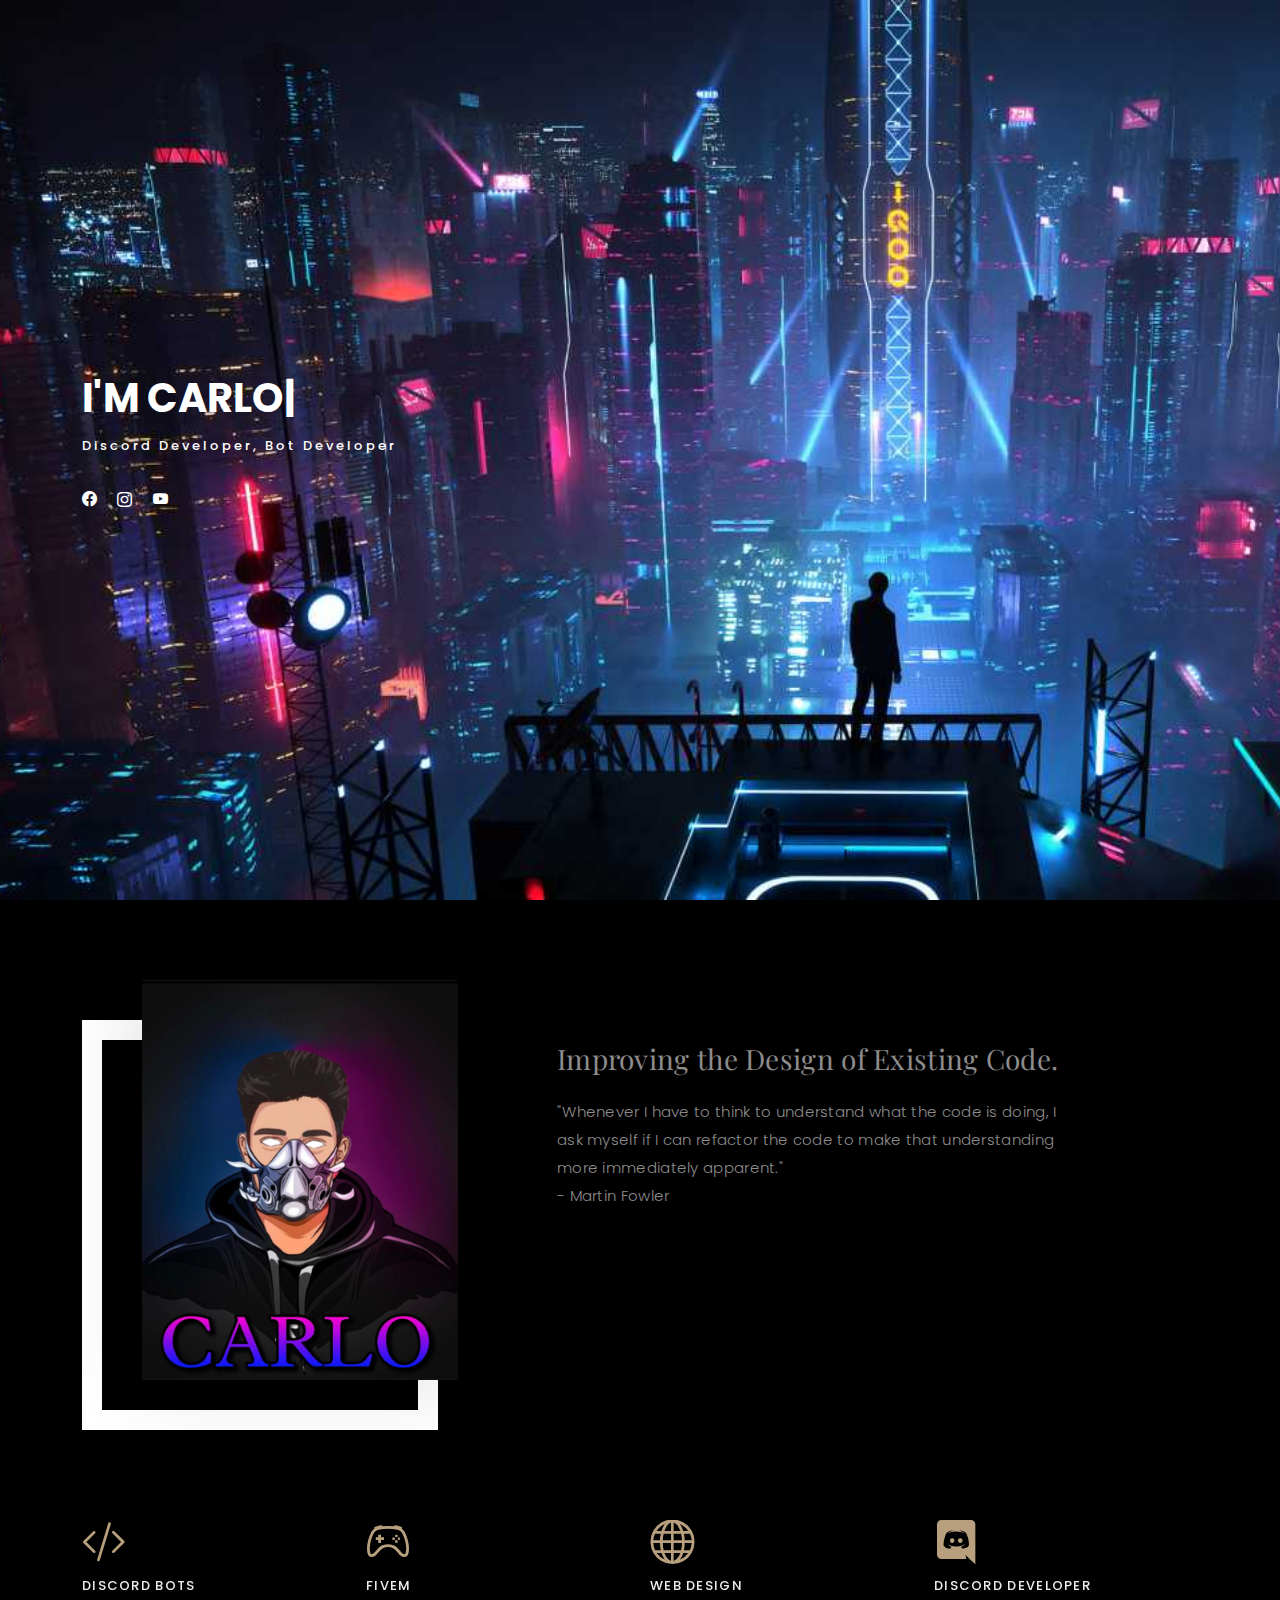
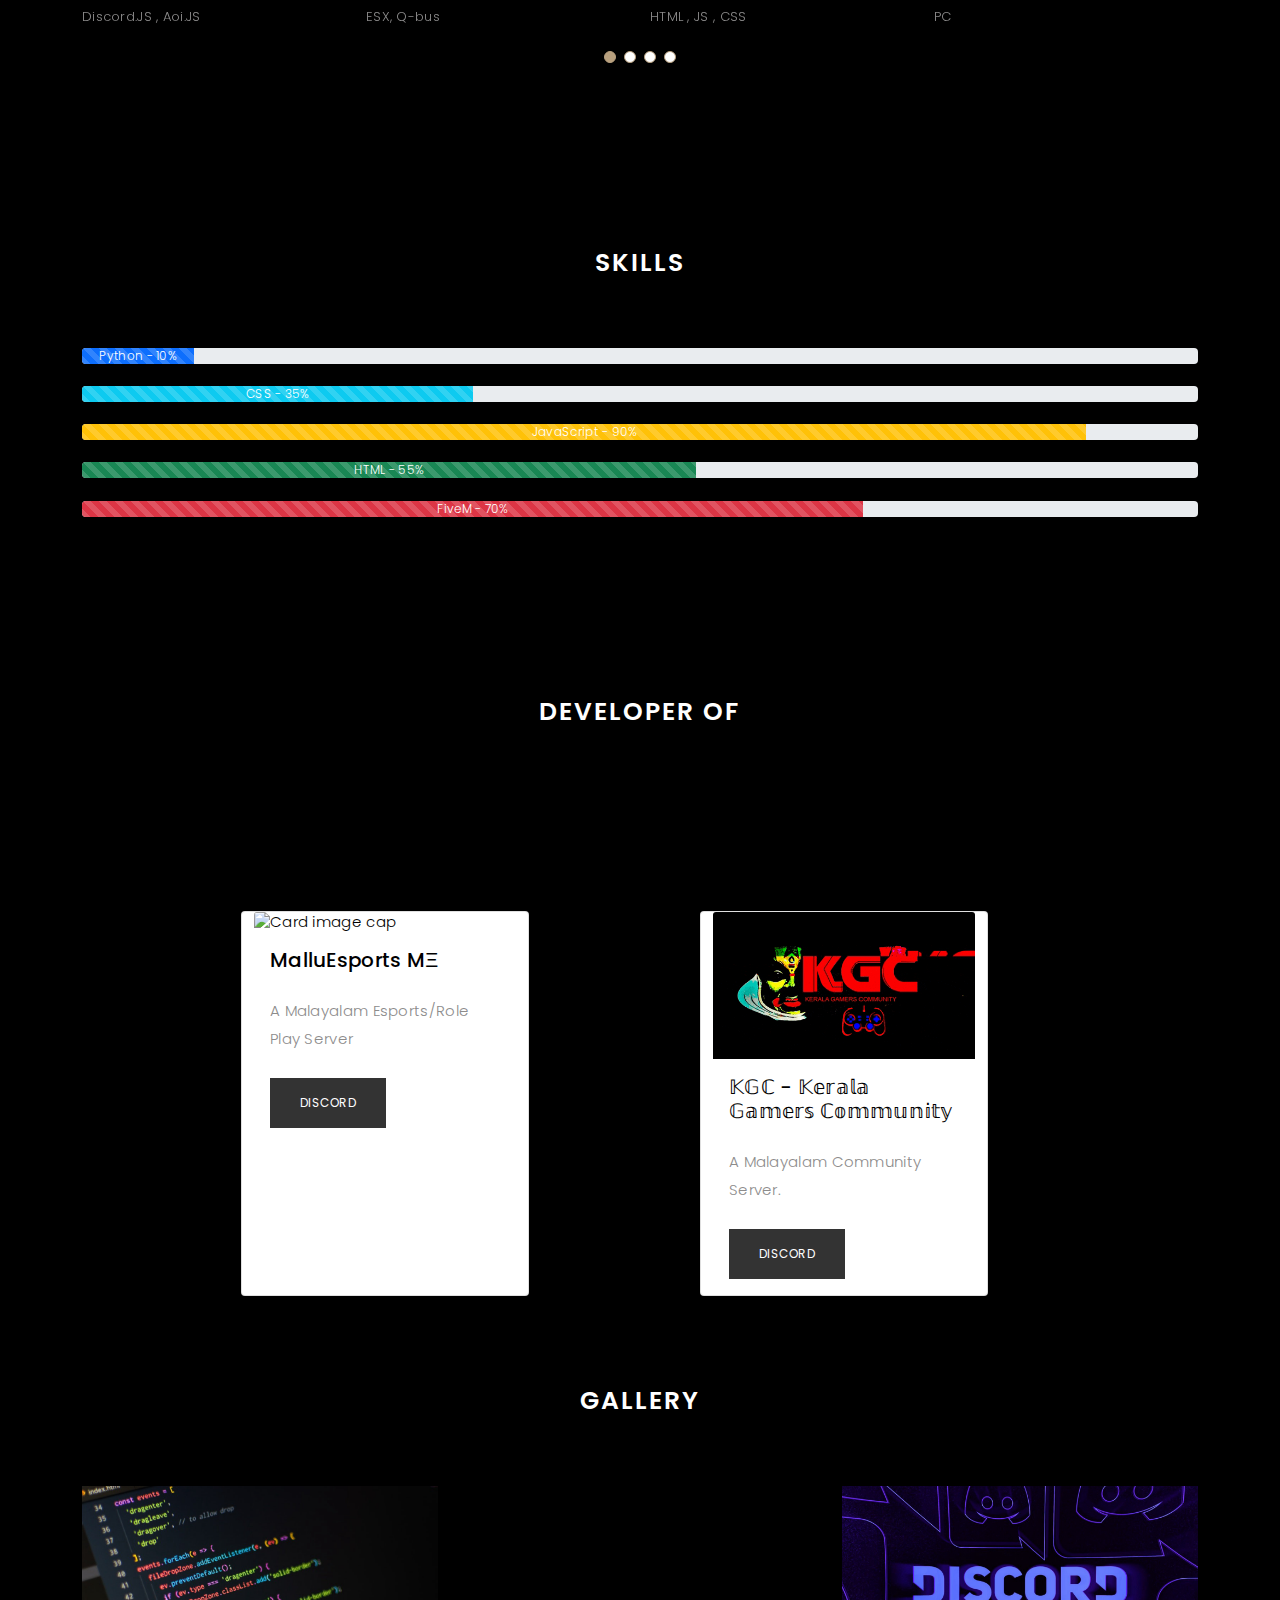
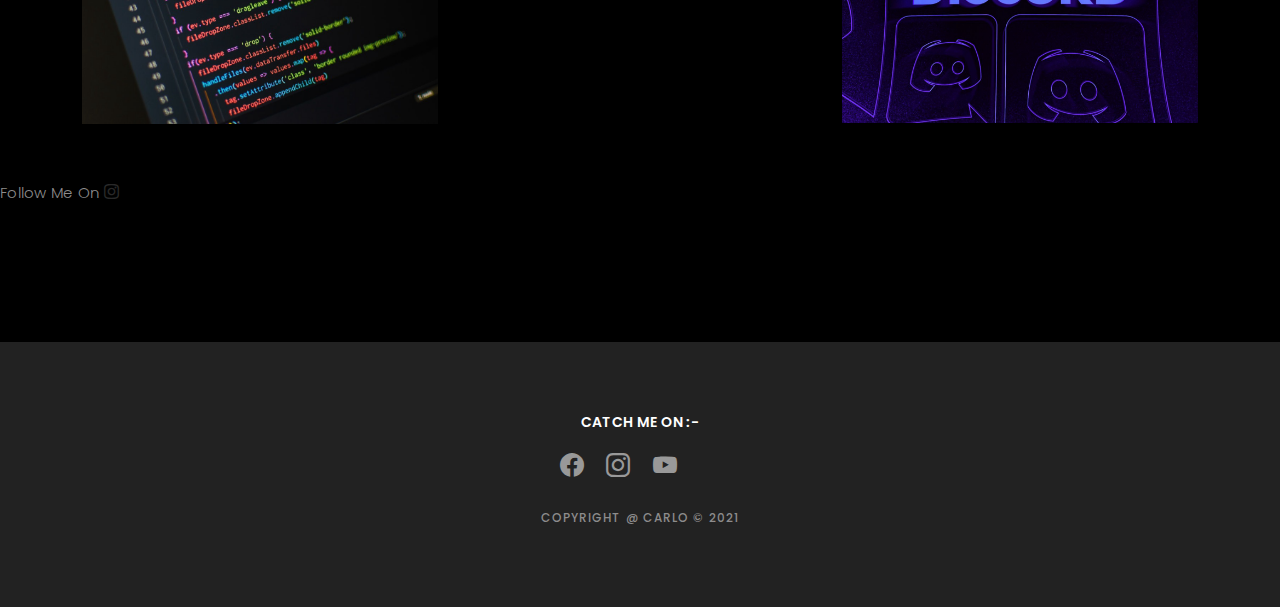
==== index.html @ a69b7aac "carlo official" ====
<!DOCTYPE html>
<html lang="en">

<head>
  <meta charset="utf-8">
  <meta content="width=device-width, initial-scale=1.0" name="viewport">

  <title>Carlo Official</title>
  <meta content="" name="description">
  <meta content="" name="keywords">

  
  <link href='https://cdn.discordapp.com/avatars/712629581919813663/a880fb14c7c05c3a400290b4cda96480.webp?size=4096' rel="icon">
  
   <script language = "JavaScript">
    function preloader()
    {
    heavyImage1 = new Image();
    heavyImage1.src = "./assets/img/CRLN.gif";
    
    
    heavyImage2 = new Image();
    heavyImage2.src = "./assets/img/RMRP.gif";
      
    heavyImage3 = new Image();
    heavyImage3.src = "./assets/img/Product-1.jpg";
      
    heavyImage4 = new Image();
    heavyImage4.src = "./assets/img/Other-1.jpg";
      
    heavyImage5 = new Image();
    heavyImage5.src = "./assets/img/Product-3.jpg";
      
    heavyImage6 = new Image();
    heavyImage6.src = "./assets/img/Toys-1.jpg";  
      
    heavyImage7 = new Image();
    heavyImage7.src = "./assets/img/Product-2.jpg";  
      
    heavyImage8 = new Image();
    heavyImage8.src = "./assets/img/Other-3.jpg";    
      
    heavyImage9 = new Image();
    heavyImage9.src = "./assets/img/Other-4.jpg";  
    
    heavyImage10 = new Image();
    heavyImage10.src = "./assets/img/Toys-2.jpg";  
      
    heavyImage11 = new Image();
    heavyImage11.src = ".assets/img/Other-5.jpg";  
      
    heavyImage12 = new Image();
    heavyImage12.src = ".assets/img/home-bg2.jpg";    
        
    }
    </script>
  
  <script src="https://kit.fontawesome.com/52d15a7533.js" crossorigin="anonymous"></script>
  

  
  <link href="https://fonts.googleapis.com/css?family=Poppins:300,300i,400,400i,500,500i,600,600i,700,700i|Playfair+Display:400,400i,500,500i,600,600i,700,700i,900,900i" rel="stylesheet">

 
  <link href="assets/vendor/bootstrap/css/bootstrap.min.css" rel="stylesheet">
  <link href="assets/vendor/bootstrap-icons/bootstrap-icons.css" rel="stylesheet">
  <link href="assets/vendor/boxicons/css/boxicons.min.css" rel="stylesheet">
  <link href="assets/vendor/glightbox/css/glightbox.min.css" rel="stylesheet">
  <link href="assets/vendor/swiper/swiper-bundle.min.css" rel="stylesheet">

  
  <link href="assets/css/style.css" rel="stylesheet">


</head>

<body onLoad="javascript:preloader()">

 
  <header id="header" class="fixed-top ">
    <div class="container d-flex align-items-center justify-content-between">

    
     

      <h1 class="logo"><a href="index.html">CARLO</a></h1>

      <nav id="navbar" class="navbar">
        <ul>
          <li><a class="nav-link scrollto active" href="#hero">Home</a></li>
          <li><a class="nav-link scrollto" href="#about">About</a></li> 
          <li><a class="nav-link  scrollto" href="#services">Services</a></li>
          <li><a class="nav-link  scrollto" href="#skills">Skills</a></li>
          <li><a class="nav-link  scrollto" href="#journal">Developer Of</a></li>
        </ul>
        <i class="bi bi-list mobile-nav-toggle"></i>
      </nav>

    </div>
  </header>

  
  <div id="hero" class="home">

    <div class="container">
      <div class="hero-content">
        <h1>I'm <span class="typed" data-typed-items="CARLO, Discord Developer, Bot Developer, A Teenager"></span></h1>
        <p>Discord Developer, Bot Developer</p>

        <ul class="list-unstyled list-social">
          <li><a href="https://www.facebook.com/abhijith.biju.165685/"><i class="bi bi-facebook"></i></a></li>
          <li><a href="https://www.instagram.com/i.g_carlo/"><i class="bi bi-instagram"></i></a></li>
          <li><a href="https://www.youtube.com/channel/UCBmYLg_zBMEBuOBwPHqdKWA"><i class="bi bi-youtube"></i></a></li>
          <li><a href="#journal"><i class="fab fa-discord"></i></a></li>
          <li><a href="https://open.spotify.com/user/2sfarg82uy2qqpe39u3ctwc3a"><i class="fab fa-spotify"></i></a></li>
        </ul>
      </div>
    </div>
  </div>

  <main id="main">

   
    <div id="about" class="paddsection">
      <div class="container">
        <div class="row justify-content-between">

          <div class="col-lg-4 ">
            <div class="div-img-bg">
              <div class="about-img">
                <img src="assets/img/CARLO.jpeg" class="img-responsive" alt="me">
              </div>
            </div>
          </div>

          <div class="col-lg-7">
            <div class="about-descr">

              <p class="p-heading">Improving the Design of Existing Code.</p>
              <p class="separator">"Whenever I have to think to understand what the code is doing, I ask myself if I can refactor the code to make that understanding more immediately apparent."<br>- Martin Fowler</p>

            </div>

          </div>
        </div>
      </div>
    </div>

 
    <div id="services">
      <div class="container">

        <div class="services-slider swiper-container" data-aos="fade-up" data-aos-delay="100">
          <div class="swiper-wrapper">

            <div class="swiper-slide">
              <div class="services-block">
                <i class="bi bi-code-slash"></i>
                <span>Discord BOTS</span>
                <p class="separator">Discord.JS , Aoi.JS </p>
              </div>
            </div>

            <div class="swiper-slide">
              <div class="services-block">
                <i class="bi bi-controller"></i>
                <span>FiveM</span>
                <p class="separator">ESX, Q-bus</p>
              </div>
            </div>

            <div class="swiper-slide">
              <div class="services-block">
                <i class="bi bi-globe"></i>
                <span>WEB DESIGN</span>
                <p class="separator">HTML , JS , CSS </p>
              </div>
            </div>

            <div class="swiper-slide">
              <div class="services-block">
                <i class="bi bi-discord"></i>
                <span>Discord Developer</span>
                <p class="separator">PC</p>
              </div>
            </div>

          </div>
          <div class="swiper-pagination"></div>
        </div>

      </div>

    </div>

     <div id="skills" class="text-left paddsection">

      <div class="container">
        <div class="section-title text-center">
          <h2>SKILLS</h2>
        </div>
      </div>

      <div class="container">
        
          <div class="row">
            <div class="skill"  >
            <div class="progress" style="margin-top: 0%;" >
                <div class="progress-bar progress-bar-striped progress-bar-animated" role="progressbar" style="width: 10%;" aria-valuenow="10" aria-valuemin="0" aria-valuemax="100">Python - 10%
                </div>
              </div>
              
              <div class="progress" style="margin-top: 2%;">
                <div class="progress-bar bg-info progress-bar-striped progress-bar-animated" role="progressbar" style="width: 35%" aria-valuenow="35" aria-valuemin="0" aria-valuemax="100">CSS - 35%</div>
              </div>
              
              <div class="progress" style="margin-top: 2%;">
                <div class="progress-bar bg-warning progress-bar-striped progress-bar-animated" role="progressbar" style="width: 90%" aria-valuenow="90" aria-valuemin="0" aria-valuemax="100">JavaScript - 90%</div>
              </div>
              
              <div class="progress" style="margin-top: 2%;">
                <div class="progress-bar bg-success progress-bar-striped progress-bar-animated " role="progressbar" style="width: 55%" aria-valuenow="55" aria-valuemin="0" aria-valuemax="100">HTML - 55%</div>
              </div>

              <div class="progress" style="margin-top: 2%;">
                <div class="progress-bar bg-danger progress-bar-striped progress-bar-animated " role="progressbar" style="width: 70%" aria-valuenow="70" aria-valuemin="0" aria-valuemax="100">FiveM - 70%</div>
              </div>
            </div>
              
        </div>
          
        </div>
      </div>

    </div>


    <div id="journal" class="text-left paddsection">

        <div class="container">
          <div class="section-title text-center">
            <h2>Developer Of</h2>
          </div>
        </div>
  
        <div class="container">
          <div class="journal-block">
            <div class="row">
              <div class="card" style="width: 18rem;margin-left: 15%;margin-top: 10%">
                <img class="card-img-top" src="./assets/img/MERP.gif" alt="Card image cap">
                <div class="card-body">
                  <h5 class="card-title">MalluEsports MΞ</h5>
                  <p class="card-text">A Malayalam Esports/Role Play Server</p>
                  <a href="https://discord.gg/yCg8m9Rxmw" class="btn btn-primary"><i class="fab fa-discord"></i> Discord</a>
                </div>
              </div>

              <div class="card" style="width: 18rem; left: 15%; margin-top: 10%;">
                <img class="card-img-top" src="./assets/img/KGC.gif" alt="Card image cap">
                <div class="card-body">
                  <h5 class="card-title">𝕂𝔾ℂ - 𝕂𝕖𝕣𝕒𝕝𝕒 𝔾𝕒𝕞𝕖𝕣𝕤 ℂ𝕠𝕞𝕞𝕦𝕟𝕚𝕥𝕪</h5>
                  <p class="card-text">A Malayalam Community Server.</p>
                  <a href="https://discord.gg/YytYSZp" class="btn btn-primary"><i class="fab fa-discord"></i> Discord</a>
                </div>
              </div>

              
        
  
            </div>
          </div>
        </div>




   
    
    <div id="portfolio" class="paddsection">

      <div class="container">
        <div class="section-title text-center">
          <h2>GALLERY</h2>
        </div>
      </div>

      <div class="container">

        <div class="row portfolio-container">

          <div class="col-lg-4 col-md-6 portfolio-item filter-products">
            <a href="assets/img/Java-script.png" data-gallery="portfolioGallery" class="portfolio-lightbox preview-link"><img src="assets/img/Java-script.png" class="img-fluid" alt=""></a>
            <div class="portfolio-info">
              <h4>Java script</h4>
              <p>JS</p>
            </div>
          </div>

          <div class="col-lg-4 col-md-6 portfolio-item filter-others">
            <a href="assets/img/Fivem.png" data-gallery="portfolioGallery" class="portfolio-lightbox preview-link"><img src="assets/img/Fivem.png" class="img-fluid" alt=""></a>
            <div class="portfolio-info">
              <h4>FiveM</h4>
              <p>Server Development</p>
            </div>
          </div>

          <div class="col-lg-4 col-md-6 portfolio-item filter-products">
            <a href="assets/img/Discord.png" data-gallery="portfolioGallery" class="portfolio-lightbox preview-link"><img src="assets/img/Discord.png" class="img-fluid" alt=""></a>
            <div class="portfolio-info">
              <h4>Discord</h4>
              <p>Talk And Hang Out</p>
            </div>
          </div>
          </div>
       
        </div>
        <p> Follow Me On <a href="https://www.instagram.com/i.g_carlo/"><i class="bi bi-instagram"></i></a> </p> 
      </div>

    </div>

   
    

  </main>

 
  <div id="footer" class="text-center">
    <div class="container">
      <h4 style="padding: 2%;">CATCH ME ON :-</h4>
      <div class="socials-media text-center">
        
        <ul class="list-unstyled list-social">
          <li><a href="https://www.facebook.com/abhijith.biju.165685/"><i class="bi bi-facebook"></i></a></li>
          <li><a href="https://www.instagram.com/i.g_carlo/"><i class="bi bi-instagram"></i></a></li>
          <li><a href="https://www.youtube.com/channel/UCBmYLg_zBMEBuOBwPHqdKWA"><i class="bi bi-youtube"></i></a></li>
          <li><a href="#journal"><i class="fab fa-discord"></i></a></li>
          <li><a href="https://open.spotify.com/user/2sfarg82uy2qqpe39u3ctwc3a"><i class="fab fa-spotify"></i></a></li>
        </ul>

      </div>

      <p>COPYRIGHT @ CARLO &copy; 2021</p>

      

    </div>
  </div>

  <a href="#" class="back-to-top d-flex align-items-center justify-content-center"><i class="bi bi-arrow-up-short"></i></a>

  <!-- Vendor JS Files -->
  <script src="assets/vendor/bootstrap/js/bootstrap.bundle.min.js"></script>
  <script src="assets/vendor/glightbox/js/glightbox.min.js"></script>
  <script src="assets/vendor/isotope-layout/isotope.pkgd.min.js"></script>
  <script src="assets/vendor/php-email-form/validate.js"></script>
  <script src="assets/vendor/swiper/swiper-bundle.min.js"></script>
  <script src="assets/vendor/typed.js/typed.min.js"></script>

  <!-- Template Main JS File -->
  <script src="assets/js/main.js"></script>

</body>

</html>
---- assets/css/style.css ----
/**
* Template Name: Folio - v4.3.0
* Template URL: https://bootstrapmade.com/folio-bootstrap-portfolio-template/
* Author: BootstrapMade.com
* License: https://bootstrapmade.com/license/
*/

/*--------------------------------------------------------------
# General
--------------------------------------------------------------*/
body {
  background: #000000;
  color: #000000;
  font-family: 'Poppins', helvetica;
  font-size: 15px;
  font-weight: 300;
  line-height: 20px;
  letter-spacing: 0.02em;
  overflow-x: hidden;
  margin: 0 auto;
  padding: 0;
  box-sizing: border-box;
}



h1, h2, h3, h4, h5, h6 {
  margin: 0;
}

h2 {
  color: #ffffff;
  font-weight: 600;
}

h4 {
  color: #ffffff;
  font-size: 14px;
  font-weight: 600;
}

a {
  color: #292929;
  text-decoration: none !important;
  transition: all 0.5s ease-in-out 0s;
}

.skill {
    background: #000;
    
}

a:hover {
  transition: all 0.5s ease-in-out 0s;
}

p {
  margin: 25px 0;
  padding: 0;
  font-size: 15px;
  color: #8d8c8c;
  line-height: 28px;
}

::-moz-selection {
  background: #b8a07e;
  color: #fff;
}

::selection {
  background: #b8a07e;
  color: #fff;
}

.btn {
  background: #333;
  border: medium none;
  border-radius: 0;
  color: #fff;
  font-size: 12px;
  height: 50px;
  line-height: 50px;
  padding: 0 30px;
  text-transform: uppercase;
}

.btn:hover, .btn:focus {
  color: #fff;
}

.padDiv {
  padding: 30px 20px;
}

.section-title {
  margin-bottom: 70px;
}

.section-title h2 {
  font-size: 25px;
  letter-spacing: 2px;
  text-transform: uppercase;
}

.form-control {
  background-color: transparent;
  border: 1px solid #999;
  border-radius: 0;
  color: #999999;
  font-size: 12px;
  font-weight: 500;
  height: 50px;
  letter-spacing: 0.1em;
  padding-left: 10px;
  margin: 0 0 25px 0;
  line-height: 14px;
  text-transform: uppercase;
}

.form-control:focus {
  box-shadow: none;
  outline: 0 none;
}

.paddsection {
  padding-top: 90px;
  padding-bottom: 90px;
}

.paddsections {
  padding-top: 90px;
  padding-bottom: 90px !important;
}

.hvr-shutter-in-horizontal::before {
  background: #333;
}

.hvr-shutter-in-horizontal:hover {
  background: #b8a07e;
}

.mb-30 {
  margin-bottom: 30px;
}

.main-content {
  padding-top: 140px;
}

/*--------------------------------------------------------------
# Back to top button
--------------------------------------------------------------*/
.back-to-top {
  position: fixed;
  visibility: hidden;
  opacity: 0;
  right: 15px;
  bottom: 15px;
  z-index: 996;
  background: #b8a07e;
  width: 40px;
  height: 40px;
  border-radius: 4px;
  transition: all 0.4s;
}

.back-to-top i {
  font-size: 28px;
  color: rgb(0, 0, 0);
  line-height: 0;
}

.back-to-top:hover {
  background: #c6b398;
  color: rgb(0, 0, 0);
}

.back-to-top.active {
  visibility: visible;
  opacity: 1;
}

/*--------------------------------------------------------------
# Header
--------------------------------------------------------------*/
#header {
  transition: all 0.5s;
  z-index: 997;
  padding: 15px 0;
  background-color: rgb(0, 0, 0);
  top: -100%;
  box-shadow: white;
}

#header.header-scrolled, #header.header-inner-pages {
  top: 0;
}

#header .logo {
  font-size: 30px;
  margin: 0;
  padding: 0;
  
  letter-spacing: 1px;
  
  font-weight: 500;
  line-height: 1.2;
  
}

#header .logo a {
  color: #ffffff;
}

#header .logo img {
  max-height: 40px;
}

@media (max-width: 992px) {
  #header {
    border: 0;
  }
}

/*--------------------------------------------------------------
# Navigation Menu
--------------------------------------------------------------*/
/**
* Desktop Navigation 
*/
.navbar {
  padding: 0;
}

.navbar ul {
  margin: 0;
  padding: 0;
  display: flex;
  list-style: none;
  align-items: center;
}

.navbar li {
  position: relative;
}

.navbar a, .navbar a:focus {
  display: flex;
  align-items: center;
  justify-content: space-between;
  padding: 10px 0 10px 30px;
  font-family: "Poppins", sans-serif;
  font-size: 14px;
  font-weight: 500;
  color: #ffffff;
  white-space: nowrap;
  transition: 0.3s;
}

.navbar a i, .navbar a:focus i {
  font-size: 12px;
  line-height: 0;
  margin-left: 5px;
}

.navbar a:hover{
  color: #b8a07e;
}

.navbar li:hover , .navbar .active:focus , .navbar .active   {
  color: white;
}

.navbar .dropdown ul {
  display: block;
  position: absolute;
  left: 30px;
  top: calc(100% + 30px);
  margin: 0;
  padding: 10px 0;
  z-index: 99;
  opacity: 0;
  visibility: hidden;
  background: rgb(0, 0, 0);
  box-shadow: 0px 0px 30px rgba(127, 137, 161, 0.25);
  transition: 0.3s;
}

.navbar .dropdown ul li {
  min-width: 200px;
}

.navbar .dropdown ul a {
  padding: 10px 20px;
  font-weight: 400;
}

.navbar .dropdown ul a i {
  font-size: 12px;
}

.navbar .dropdown ul a:hover, .navbar .dropdown ul .active:hover, .navbar .dropdown ul li:hover > a {
  color: #fcfcfc;
}

.navbar .dropdown:hover > ul {
  opacity: 1;
  top: 100%;
  visibility: visible;
}

.navbar .dropdown .dropdown ul {
  top: 0;
  left: calc(100% - 30px);
  visibility: hidden;
}

.navbar .dropdown .dropdown:hover > ul {
  opacity: 1;
  top: 0;
  left: 100%;
  visibility: visible;
}

@media (max-width: 1366px) {
  .navbar .dropdown .dropdown ul {
    left: -90%;
  }
  .navbar .dropdown .dropdown:hover > ul {
    left: -100%;
  }
}

/**
* Mobile Navigation 
*/
.mobile-nav-toggle {
  color: #ffffff;
  font-size: 28px;
  cursor: pointer;
  display: none;
  line-height: 0;
  transition: 0.5s;
}

.mobile-nav-toggle.bi-x {
  color: #fff;
}

@media (max-width: 991px) {
  .mobile-nav-toggle {
    display: block;
  }
  .navbar ul {
    display: none;
  }
}

.navbar-mobile {
  position: fixed;
  overflow: hidden;
  top: 0;
  right: 0;
  left: 0;
  bottom: 0;
  background: rgba(49, 49, 49, 0.9);
  transition: 0.3s;
}

.navbar-mobile .mobile-nav-toggle {
  position: absolute;
  top: 15px;
  right: 15px;
}

.navbar-mobile ul {
  display: block;
  position: absolute;
  top: 55px;
  right: 15px;
  bottom: 15px;
  left: 15px;
  padding: 10px 0;
  border-radius: 10px;
  background-color: rgb(0, 0, 0);
  overflow-y: auto;
  transition: 0.3s;
}

.navbar-mobile a {
  padding: 10px 20px;
  font-size: 15px;
  color: #4b4a4a;
}

.navbar-mobile a:hover, .navbar-mobile .active, .navbar-mobile li:hover > a {
  color: #fafafa;
}

.navbar-mobile .getstarted {
  margin: 15px;
}

.navbar-mobile .dropdown ul {
  position: static;
  display: none;
  margin: 10px 20px;
  padding: 10px 0;
  z-index: 99;
  opacity: 1;
  visibility: visible;
  background: #fff;
  box-shadow: 0px 0px 30px rgba(127, 137, 161, 0.25);
}

.navbar-mobile .dropdown ul li {
  min-width: 200px;
}

.navbar-mobile .dropdown ul a {
  padding: 10px 20px;
}

.navbar-mobile .dropdown ul a i {
  font-size: 12px;
}

.navbar-mobile .dropdown ul a:hover, .navbar-mobile .dropdown ul .active:hover, .navbar-mobile .dropdown ul li:hover > a {
  color: #fdfdfd;
}

.navbar-mobile .dropdown > .dropdown-active {
  display: block;
}

/*--------------------------------------------------------------
# Hero
--------------------------------------------------------------*/
#hero {
  background: url("../img/home-bg2.jpg") repeat scroll center center/cover;
  height: 100vh;
  width: 100%;
}

#hero .hero-content {
  height: 100vh;
  text-align: left;
  width: 100%;
  display: flex;
  justify-content: center;
  flex-direction: column;
}

.hero-content h1 {
  font-size: 40px;
  font-weight: 700;
  margin-bottom: 10px;
  text-transform: uppercase;
  color: #fff;
}

.hero-content p {
  font-size: 13px;
  letter-spacing: 3px;
  margin-top: 0;
  margin-bottom: 30px;
  text-transform: capitalize;
  color: #fff;
  font-weight: 500;
}

.hero-content .list-social li {
  float: left;
  margin-right: 20px;
}

.hero-content .list-social li i {
  color: #fff;
  font-size: 15px;
}

/*--------------------------------------------------------------
# Breadcrumbs
--------------------------------------------------------------*/
.breadcrumbs {
  padding: 120px 0 0 0;
  background-color: white;
  min-height: 40px;
}

@media (max-width: 992px) {
  .breadcrumbs {
    padding-top: 100px;
  }
}

.breadcrumbs h2 {
  font-size: 24px;
  font-weight: 300;
  margin: 0;
}

@media (max-width: 992px) {
  .breadcrumbs h2 {
    margin: 0 0 10px 0;
  }
}

.breadcrumbs ol {
  display: flex;
  flex-wrap: wrap;
  list-style: none;
  padding: 0;
  margin: 0;
  font-size: 14px;
}

.breadcrumbs ol li + li {
  padding-left: 10px;
}

.breadcrumbs ol li + li::before {
  display: inline-block;
  padding-right: 10px;
  color: #6c757d;
  content: "/";
}

@media (max-width: 768px) {
  .breadcrumbs .d-flex {
    display: block !important;
  }
  .breadcrumbs ol {
    display: block;
  }
  .breadcrumbs ol li {
    display: inline-block;
  }
}

/*-----------------------------------------------------------------------------------*/
/*  About
/*-----------------------------------------------------------------------------------*/
#about {
  width: 100%;
  height: auto;
  background: #000000;
  padding-top: 120px;
}

#about .div-img-bg {
  padding-bottom: 30px;
  border: 20px solid #ffffff;
}

#about .div-img-bg .about-img img {
  width: 100%;
  box-shadow: 0px 0px 85px 0px rgba(0, 0, 0, 0.14);
  margin-top: -60px;
  margin-left: 40px;
  height: 400px;
  -o-object-fit: cover;
  object-fit: cover;
}

#about .about-descr .p-heading {
  font-family: 'Playfair Display', serif;
  font-size: 28px;
  text-align: left;
}

#about .about-descr .separator {
  max-width: 80%;
  margin-bottom: 0;
  text-align: left;
}

/*--------------------------------------------------------------
# Services
--------------------------------------------------------------*/
#services {
  background: #000000;
  position: relative;
  padding-bottom: 80px;
}

.services-block span {
  margin: 10px 0;
  position: relative;
  font-size: 13px;
  color: #ececec;
  letter-spacing: 0.1em;
  font-weight: 500;
  text-transform: uppercase;
  display: block;
}

.services-block .separator {
  margin: 0;
  font-size: 13px;
  line-height: 22px;
}

.services-block i {
  font-size: 44px;
  color: #b8a07e;
  line-height: 44px;
}

.services-slider .swiper-pagination {
  margin-top: 30px;
  position: relative;
}

.services-slider .swiper-pagination .swiper-pagination-bullet {
  width: 12px;
  height: 12px;
  background-color: #fff;
  opacity: 1;
  border: 1px solid #b8a07e;
}

.services-slider .swiper-pagination .swiper-pagination-bullet-active {
  background-color: #b8a07e;
}

/*--------------------------------------------------------------
# Portfolio
--------------------------------------------------------------*/
#portfolio {
  position: relative;
  padding-bottom: 50px;
}

#portfolio #portfolio-flters {
  padding: 0;
  margin: 0 auto 35px auto;
  list-style: none;
  text-align: center;
  border-radius: 50px;
  padding: 2px 15px;
}

#portfolio #portfolio-flters li {
  cursor: pointer;
  display: inline-block;
  padding: 10px 15px 8px 15px;
  font-size: 14px;
  font-weight: 600;
  line-height: 1;
  text-transform: uppercase;
  color: #999999;
  margin-bottom: 5px;
  transition: all 0.3s ease-in-out;
}

#portfolio #portfolio-flters li:hover, #portfolio #portfolio-flters li.filter-active {
  color: #b8a07e;
}

#portfolio #portfolio-flters li:last-child {
  margin-right: 0;
}

#portfolio .portfolio-item {
  margin-bottom: 30px;
}

#portfolio .portfolio-item .portfolio-info {
  opacity: 0;
  position: absolute;
  left: 30px;
  right: 30px;
  bottom: 0;
  z-index: 3;
  transition: all ease-in-out 0.3s;
  background: rgba(255, 255, 255, 0.9);
  padding: 15px;
}

#portfolio .portfolio-item .portfolio-info h4 {
  font-size: 18px;
  color: #666;
  font-weight: 600;
  margin-bottom: 10px;
}

#portfolio .portfolio-item .portfolio-info p {
  color: #999;
  font-size: 14px;
  margin: 0;
  padding: 0;
}

#portfolio .portfolio-item .portfolio-info .preview-link, #portfolio .portfolio-item .portfolio-info .details-link {
  position: absolute;
  right: 40px;
  font-size: 24px;
  top: calc(50% - 18px);
  color: #b8a07e;
}

#portfolio .portfolio-item .portfolio-info .preview-link:hover, #portfolio .portfolio-item .portfolio-info .details-link:hover {
  color: #cab89f;
}

#portfolio .portfolio-item .portfolio-info .details-link {
  right: 10px;
}

#portfolio .portfolio-item:hover .portfolio-info {
  opacity: 1;
  bottom: 20px;
}

/*-------------------------------------------------------f-------
# Portfolio Details
--------------------------------------------------------------*/
.portfolio-details {
  padding-top: 40px;
}

.portfolio-details .portfolio-details-slider img {
  width: 100%;
}

.portfolio-details .portfolio-details-slider .swiper-pagination {
  margin-top: 20px;
  position: relative;
}

.portfolio-details .portfolio-details-slider .swiper-pagination .swiper-pagination-bullet {
  width: 12px;
  height: 12px;
  background-color: #fff;
  opacity: 1;
  border: 1px solid #b8a07e;
}

.portfolio-details .portfolio-details-slider .swiper-pagination .swiper-pagination-bullet-active {
  background-color: #b8a07e;
}

.portfolio-details .portfolio-info {
  padding: 30px;
  box-shadow: 0px 0 30px rgba(75, 74, 74, 0.08);
}

.portfolio-details .portfolio-info h3 {
  font-size: 22px;
  font-weight: 700;
  margin-bottom: 20px;
  padding-bottom: 20px;
  border-bottom: 1px solid #eee;
}

.portfolio-details .portfolio-info ul {
  list-style: none;
  padding: 0;
  font-size: 15px;
}

.portfolio-details .portfolio-info ul li + li {
  margin-top: 10px;
}

.portfolio-details .portfolio-description {
  padding-top: 30px;
}

.portfolio-details .portfolio-description h2 {
  font-size: 26px;
  font-weight: 700;
  margin-bottom: 20px;
}

.portfolio-details .portfolio-description p {
  padding: 0;
}

/*--------------------------------------------------------------
# Journal
--------------------------------------------------------------*/
#journal, #journal-blog {
  height: auto;
  width: 100%;
  background: #000000;
  padding-bottom: 60px;
  position: relative;
}

#journal-blog {
  background: #fff;
  padding-bottom: 30px;
}

#journal .journal-block {
  display: inline-block;
  height: auto;
  width: 100%;
}

#journal .journal-block .journal-info {
  position: relative;
}

.journal-block .journal-info img {
  max-width: 100%;
}

.journal-block .journal-info .journal-txt {
  padding: 25px 0px;
  position: relative;
}

.journal-block .journal-info .journal-txt h4 a {
  display: block;
  font-size: 19px;
  line-height: 24px;
  margin: 0 0 13px 0;
  font-weight: 500;
  color: #292929;
  transition: all 0.5s ease-in-out 0s;
}

.journal-block .journal-info .journal-txt h4 a:hover {
  color: #b8a07e;
  transition: all 0.5s ease-in-out 0s;
}

.journal-block .journal-info .journal-txt p {
  margin: 0;
  font-size: 14px;
  line-height: 24px;
}

/*--------------------------------------------------------------
# Journal
--------------------------------------------------------------*/
#contact {
  height: auto;
  width: 100%;
}

.contact-details {
  list-style: none;
  margin: 0;
  padding: 0;
  color: white;
}

.contact-details li {
  padding-bottom: 10px;
}

#contact input, #contact textarea {
  width: 100%;
  margin-bottom: 5px;
}

#contact textarea {
  min-height: 160px;
}

.php-email-form .error-message {
  display: none;
  color: #fff;
  background: #ed3c0d;
  text-align: left;
  padding: 15px;
  margin-bottom: 15px;
  font-weight: 600;
}

.php-email-form .error-message br + br {
  margin-top: 25px;
}

.php-email-form .sent-message {
  display: none;
  color: #fff;
  background: #18d26e;
  text-align: center;
  padding: 15px;
  font-weight: 600;
  margin-bottom: 15px;
}

.php-email-form .loading {
  display: none;
  background: #fff;
  text-align: center;
  padding: 15px;
  margin-bottom: 15px;
}

.php-email-form .loading:before {
  content: "";
  display: inline-block;
  border-radius: 50%;
  width: 24px;
  height: 24px;
  margin: 0 10px -6px 0;
  border: 3px solid #18d26e;
  border-top-color: #eee;
  -webkit-animation: animate-loading 1s linear infinite;
  animation: animate-loading 1s linear infinite;
}

@-webkit-keyframes animate-loading {
  0% {
    transform: rotate(0deg);
  }
  100% {
    transform: rotate(360deg);
  }
}

@keyframes animate-loading {
  0% {
    transform: rotate(0deg);
  }
  100% {
    transform: rotate(360deg);
  }
}

/*--------------------------------------------------------------
# Blog
--------------------------------------------------------------*/
/*  Navbar fixd page */
.subpage-nav {
  display: block !important;
}

/*-----------------------------------------------------------------------------------*/
/*  /* Single page */
/*-----------------------------------------------------------------------------------*/
#journal-blog {
  padding-top: 140px;
}

/* main content */
.main-content {
  background: #f7f7f7;
}

.main-content .container-main {
  display: inline-block;
  width: 100%;
}

.main-content .container-main .block-main {
  margin-bottom: 30px;
  overflow: hidden;
}

.container-main .block-main .content-main {
  background: #fff none repeat scroll 0 0;
  display: inline-block;
  width: 100%;
}

.journal-txt h4 a {
  display: block;
  font-size: 19px;
  line-height: 24px;
  margin: 0 0 13px 0;
  font-weight: 500;
  color: #ffffff;
  transition: all 0.5s ease-in-out 0s;
}

.journal-txt h4 a:hover {
  color: #b8a07e;
  transition: all 0.5s ease-in-out 0s;
}

.post-meta ul li {
  font-size: 12px;
  font-weight: normal;
  margin-left: 8px;
  margin-right: 8px;
  text-transform: capitalize;
  display: inline-block;
  float: none;
}

.content-main .post-meta a {
  color: #a2a2a2;
  margin-left: 5px;
}

/* Commonts */
.comments {
  background: #fff;
}

.entry-comments h6 {
  margin-right: 10px;
  font-size: 13px;
  letter-spacing: 0.1em;
  font-weight: 500;
}

.entry-comments-item {
  margin-top: 40px;
  padding-bottom: 40px;
  border-bottom: 1px solid #f2f2f2;
}

.entry-comments-avatar {
  position: absolute;
  display: block;
  border-radius: 50%;
  width: 60px;
  height: 60px;
}

.entry-comments-body {
  padding-left: 86px;
}

.entry-comments-author {
  margin-right: 10px;
  font-size: 13px;
  color: #292929;
  letter-spacing: 0.1em;
  font-weight: 500;
}

.rep {
  font-size: 13px;
  color: #292929;
  letter-spacing: 0.1em;
  font-weight: 500;
  text-transform: capitalize;
}

.entry-comments span a {
  font-size: 13px;
  color: #999;
}

.entry-comments-reply {
  padding-left: 10%;
}

/* Commonts form */
.cmt {
  background: #fff;
}

blockquote {
  padding: 40px;
  background-color: #f2f2f2;
  margin: 30px 0;
  border: none;
  border-left: 4px solid #b8a07e;
}

/*--------------------------------------------------------------
# Footer
--------------------------------------------------------------*/
#footer {
  background: #222222;
  padding-top: 50px;
  padding-bottom: 50px;
}

#footer .socials-media {
  width: 100%;
}

#footer .socials-media ul {
  display: inline-block;
  float: none;
  margin: 0 0 20px 0;
}

#footer .socials-media ul li {
  float: left;
  margin-left: 10px;
  margin-right: 10px;
}

#footer .socials-media ul li a {
  font-size: 24px;
  color: #999;
  letter-spacing: 0.1em;
  font-weight: 500;
  background: transparent;
  text-transform: uppercase;
  transition: all 0.5s ease-in-out 0s;
}

#footer .socials-media ul li a:hover {
  color: #b8a07e;
  transition: all 0.5s ease-in-out 0s;
}

#footer p {
  font-size: 12px;
  letter-spacing: 0.1em;
  font-weight: 500;
  margin-top: 0;
  text-transform: uppercase;
}

.credits {
  font-size: 13px;
}

/** Width between 1200x to 0
 *  ~~~~~~~~~~~~~~~~~~~~~~~~~~~~~~~~~~~~
 */
/** Width between 992px to 1199px
 *  ~~~~~~~~~~~~~~~~~~~~~~~~~~~~~~~~~~~~
 */
/** Width between 768px to 991px
 *  ~~~~~~~~~~~~~~~~~~~~~~~~~~~~~~~~~~~~
 */
@media (min-width: 768px) and (max-width: 991px) {
  /* Navbar */
  nav {
    padding: 10px 15px;
  }
  .nav-menu {
    margin-top: 40px;
    display: none;
    float: none;
    width: 100%;
  }
  .nav-menu li {
    float: none;
    width: 100%;
    text-align: center;
    border-top: 1px solid #f7f7f7;
    line-height: 45px;
    margin-left: 0;
    padding-top: 10px;
    padding-bottom: 10px;
  }
  .responsive {
    float: right;
    padding-top: 15px;
    display: block;
  }
  /* About */
  .head-info .header-content .cmaster h1 {
    font-size: 32px;
  }
  #about .div-img-bg {
    padding: 0;
  }
  #about .div-img-bg .about-img img {
    margin-top: 0%;
    margin-left: calc(0% - 0px);
  }
  #about .about-descr .p-heading {
    font-size: 20px;
  }
  #about .about-descr .separator {
    max-width: 100%;
    margin-bottom: 0;
  }
  /* portfolio */
  #portfolio .portfolio-list .nav li {
    float: none;
    margin: 20px;
    display: inline-block;
  }
  /* journal */
  #journal .journal-block .journal-info {
    margin-bottom: 30px;
  }
  /* Contact */
  .contact-contact {
    margin-bottom: 30px;
  }
  /* Footer */
  #footer .socials-media ul li {
    margin-right: 0;
    margin-left: 0;
    float: none;
    display: inline-block;
  }
}

/** Width between 767px to 0
 *  ~~~~~~~~~~~~~~~~~~~~~~~~~~~~~~~~~~~~
 */
@media (max-width: 767px) {
  /* Navbar */
  nav {
    padding: 20px 15px;
  }
  .nav-menu {
    margin-top: 40px;
    display: none;
    float: none;
    width: 100%;
  }
  .nav-menu li {
    float: none;
    width: 100%;
    text-align: center;
    border-top: 1px solid #f7f7f7;
    line-height: 45px;
    margin-left: 0;
    padding-top: 10px;
    padding-bottom: 10px;
  }
  .responsive {
    float: right;
    padding-top: 15px;
    display: block;
  }
  /* About */
  .head-info .header-content h1 {
    font-size: 32px;
  }
  #about .div-img-bg {
    padding: 0;
  }
  #about .div-img-bg .about-img img {
    margin-top: 0%;
    margin-left: calc(0% - 0px);
  }
  #about .about-descr .p-heading {
    font-size: 20px;
  }
  #about .about-descr .separator {
    max-width: 100%;
    margin-bottom: 0;
  }
  /* portfolio */
  #portfolio .portfolio-list .nav li {
    float: none;
    margin: 20px;
    display: inline-block;
  }
  /* journal */
  #journal .journal-block .journal-info {
    margin-bottom: 30px;
  }
  /* Contact */
  .contact-contact {
    margin-bottom: 30px;
  }
  /* Footer */
  #footer .socials-media ul li {
    margin-right: 0;
    margin-left: 0;
    float: none;
    display: inline-block;
  }
}

/** Width between 600px to 0
 *  ~~~~~~~~~~~~~~~~~~~~~~~~~~~~~~~~~~~~
 */
@media (max-width: 600px) {
  /* Navbar */
  nav {
    padding: 20px 15px;
  }
  .nav-menu {
    margin-top: 40px;
    display: none;
    float: none;
    width: 100%;
  }
  .nav-menu li {
    float: none;
    width: 100%;
    text-align: center;
    border-top: 1px solid #f7f7f7;
    line-height: 45px;
    margin-left: 0;
    padding-top: 10px;
    padding-bottom: 10px;
  }
  .responsive {
    float: right;
    padding-top: 15px;
    display: block;
  }
  /* About */
  .head-info .header-content h1 {
    font-size: 32px;
  }
  #about .div-img-bg {
    padding: 0;
  }
  #about .div-img-bg .about-img img {
    margin-top: 0%;
    margin-left: calc(0% - 0px);
  }
  #about .about-descr .p-heading {
    font-size: 20px;
  }
  #about .about-descr .separator {
    max-width: 100%;
    margin-bottom: 0;
  }
  /* portfolio */
  #portfolio .portfolio-list .nav li {
    float: none;
    margin: 10px;
    display: inline-block;
  }
  /* journal */
  #journal .journal-block .journal-info {
    margin-bottom: 30px;
  }
  /* Contact */
  .contact-contact {
    margin-bottom: 30px;
  }
  /* Footer */
  #footer .socials-media ul li {
    margin-right: 0;
    margin-left: 0;
    float: none;
    display: inline-block;
  }
}

/** Width between 480px to 0
 *  ~~~~~~~~~~~~~~~~~~~~~~~~~~~~~~~~~~~~
 */
@media (max-width: 480px) {
  /* Navbar */
  nav {
    padding: 20px 15px;
  }
  .nav-menu {
    margin-top: 40px;
    display: none;
    float: none;
    width: 100%;
  }
  .nav-menu li {
    float: none;
    width: 100%;
    text-align: center;
    border-top: 1px solid #f7f7f7;
    line-height: 45px;
    margin-left: 0;
    padding-top: 10px;
    padding-bottom: 10px;
  }
  .responsive {
    float: right;
    padding-top: 15px;
    display: block;
  }
  /* About */
  .head-info .header-content h1 {
    font-size: 32px;
  }
  #about .div-img-bg {
    padding: 0;
  }
  #about .div-img-bg .about-img img {
    margin-top: 0%;
    margin-left: calc(0% - 0px);
  }
  #about .about-descr .p-heading {
    font-size: 20px;
  }
  #about .about-descr .separator {
    max-width: 100%;
    margin-bottom: 0;
  }
  /* portfolio */
  #portfolio .portfolio-list .nav li {
    float: none;
    margin: 20px;
  }
  /* journal */
  #journal .journal-block .journal-info {
    margin-bottom: 30px;
  }
  /* Contact */
  .contact-contact {
    margin-bottom: 30px;
  }
  /* Footer */
  #footer .socials-media ul li {
    margin-right: 0;
    margin-left: 0;
    float: none;
    display: inline-block;
  }
}

/** Width between 320px to 0
 *  ~~~~~~~~~~~~~~~~~~~~~~~~~~~~~~~~~~~~
 */
@media (max-width: 320px) {
  /* Navbar */
  nav {
    padding: 20px 15px;
  }
  .nav-menu {
    margin-top: 40px;
    display: none;
    float: none;
    width: 100%;
  }
  .nav-menu li {
    float: none;
    width: 100%;
    text-align: center;
    border-top: 1px solid #f7f7f7;
    line-height: 45px;
    margin-left: 0;
    padding-top: 10px;
    padding-bottom: 10px;
  }
  .responsive {
    float: right;
    padding-top: 15px;
    display: block;
  }
  /* About */
  .head-info .header-content h1 {
    font-size: 32px;
  }
  #about .div-img-bg {
    padding: 0;
  }
  #about .div-img-bg .about-img img {
    margin-top: 0%;
    margin-left: calc(0% - 0px);
  }
  #about .about-descr .p-heading {
    font-size: 20px;
  }
  #about .about-descr .separator {
    max-width: 100%;
    margin-bottom: 0;
  }
  /* portfolio */
  #portfolio .portfolio-list .nav li {
    float: none;
    margin: 20px;
  }
  /* journal */
  #journal .journal-block .journal-info {
    margin-bottom: 30px;
  }
  /* Contact */
  .contact-contact {
    margin-bottom: 30px;
  }
  /* Footer */
  #footer .socials-media ul li {
    margin-right: 0;
    margin-left: 0;
    float: none;
    display: inline-block;
  }
  /* Single page */
  .entry-comments-body span {
    display: inline-block;
    margin-right: 0;
  }

}
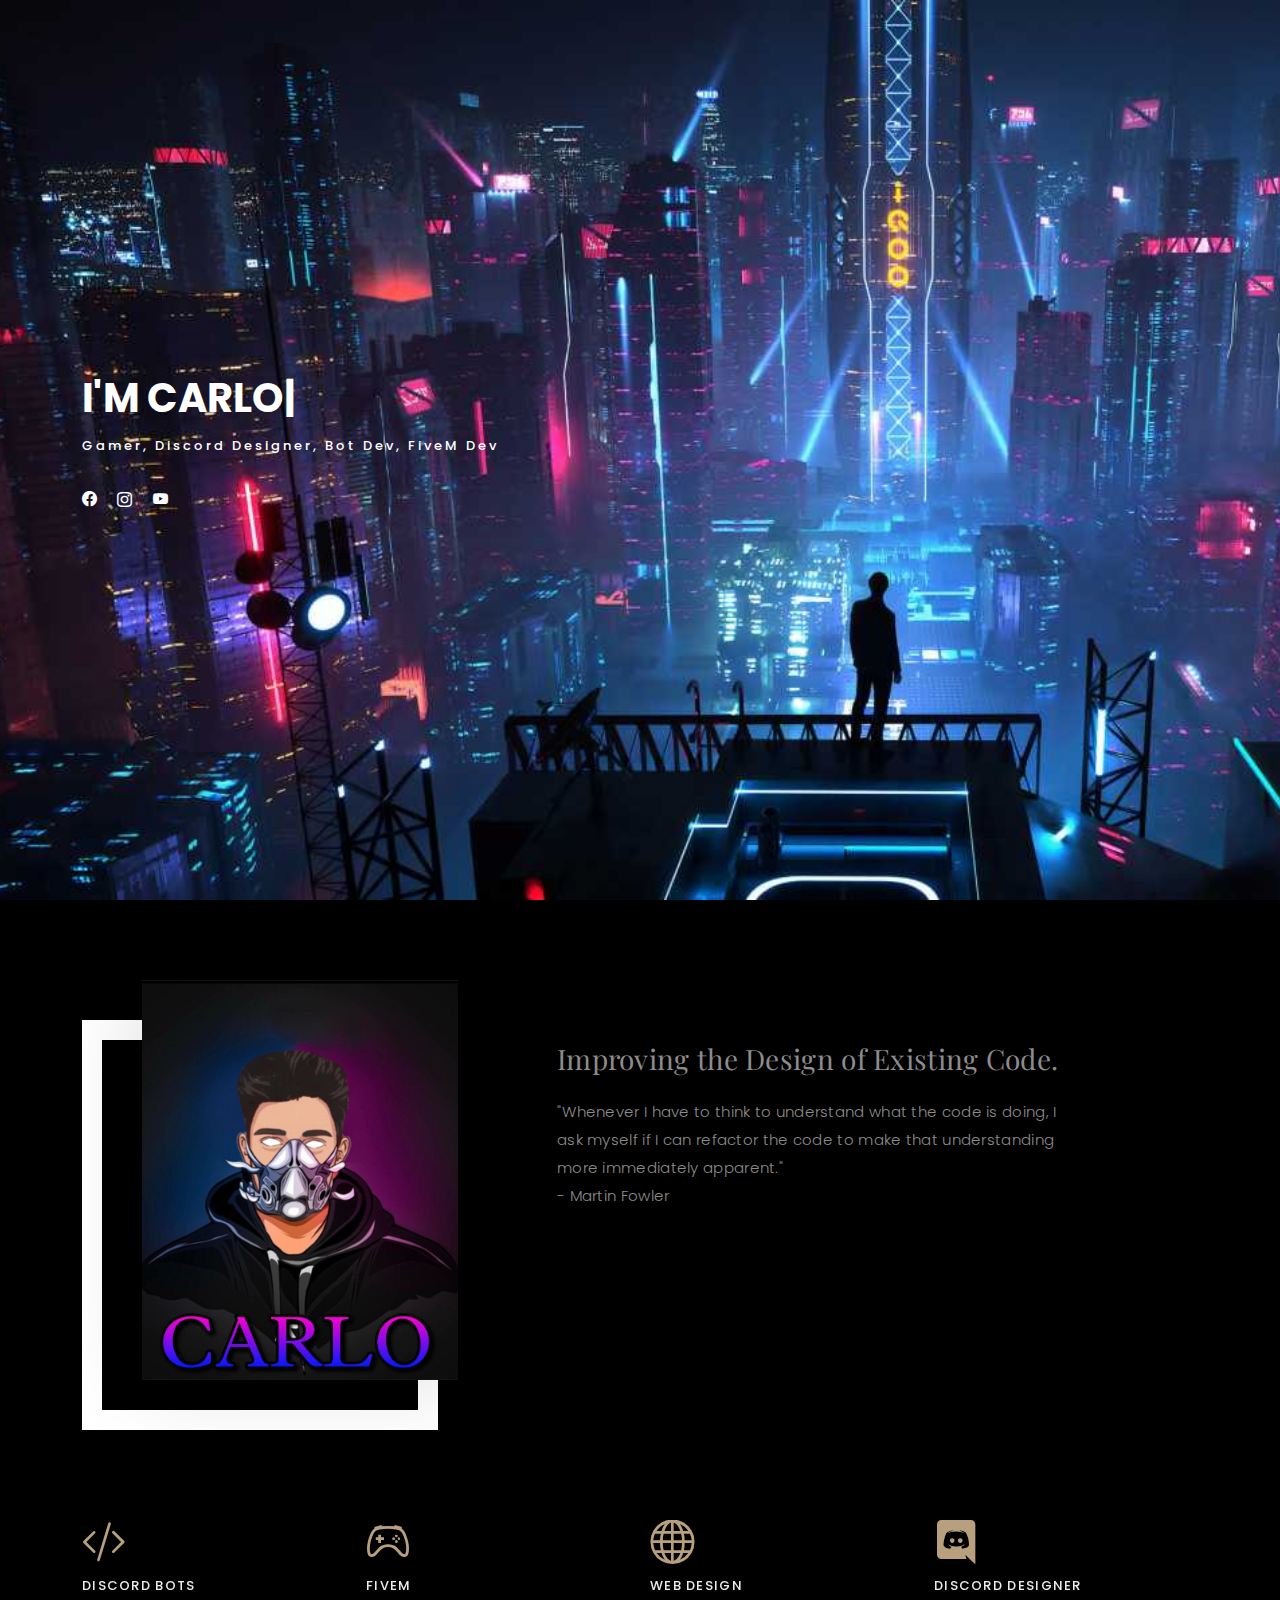
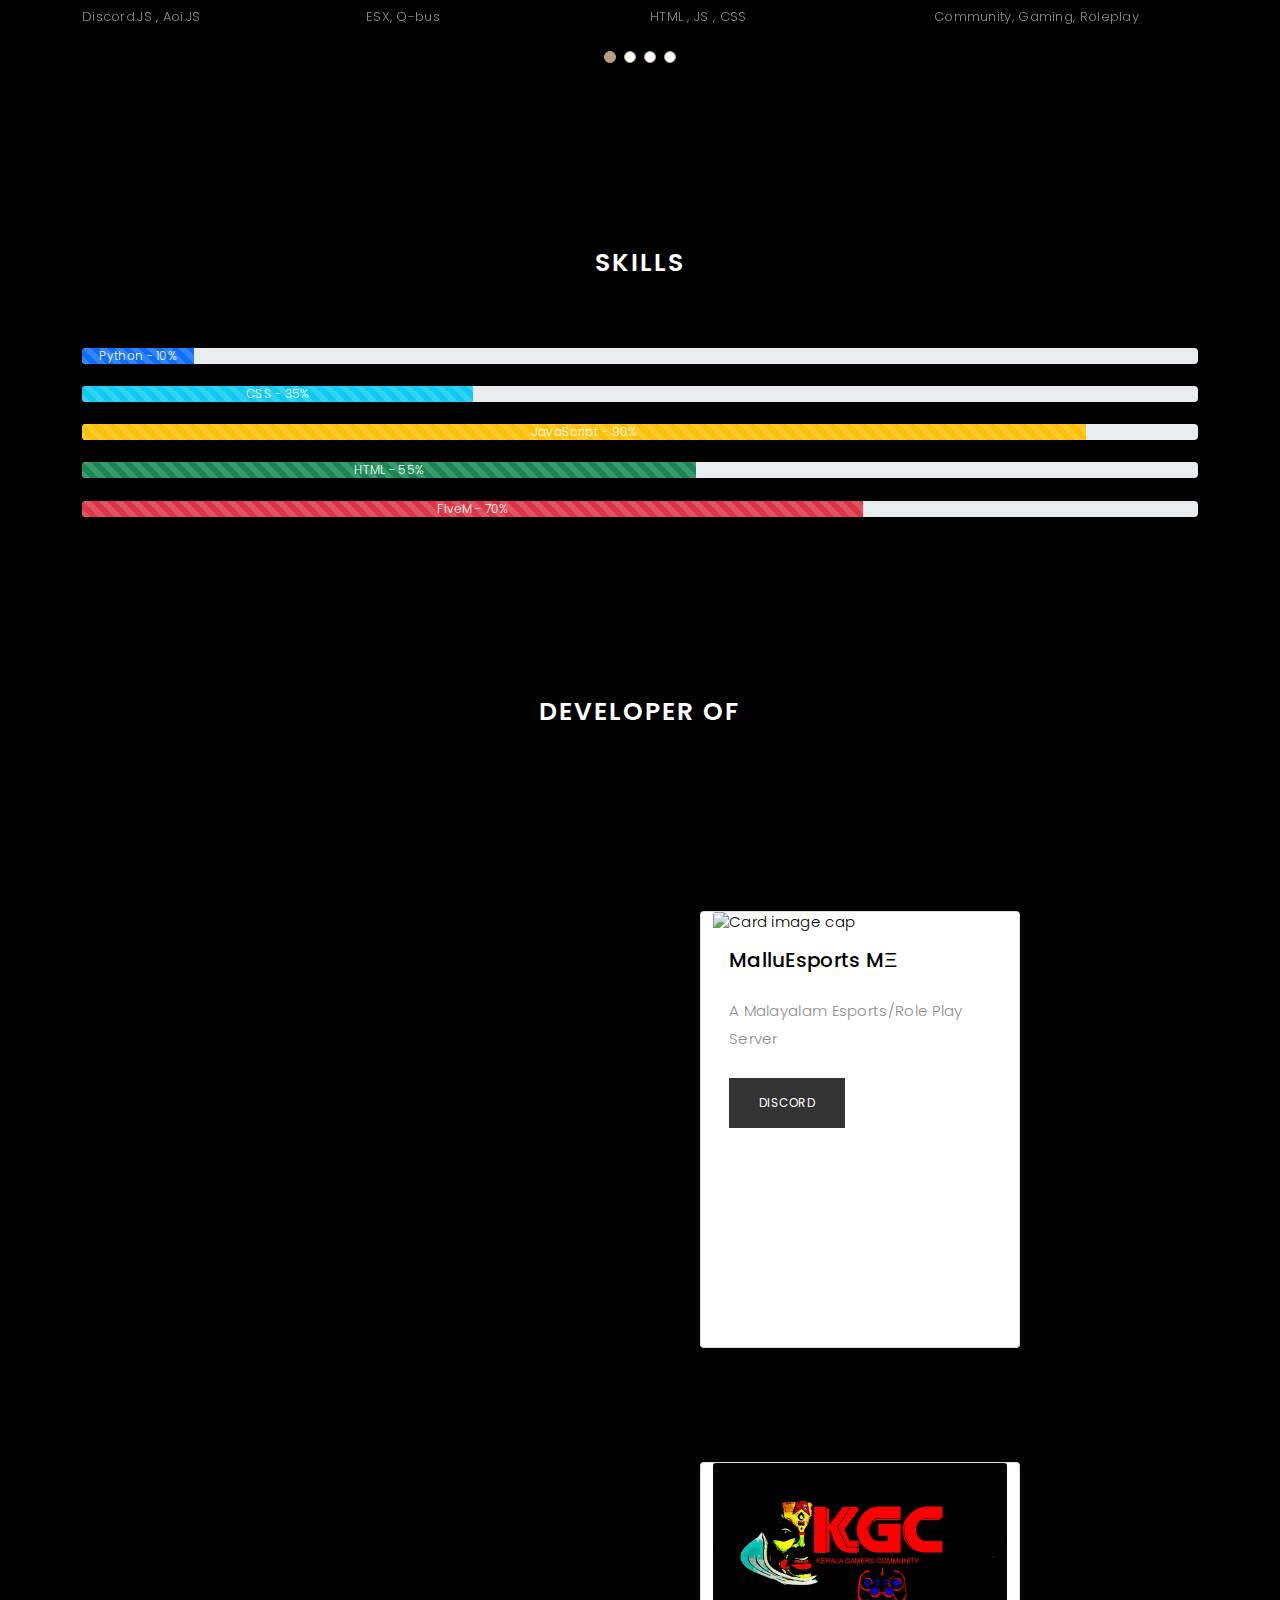
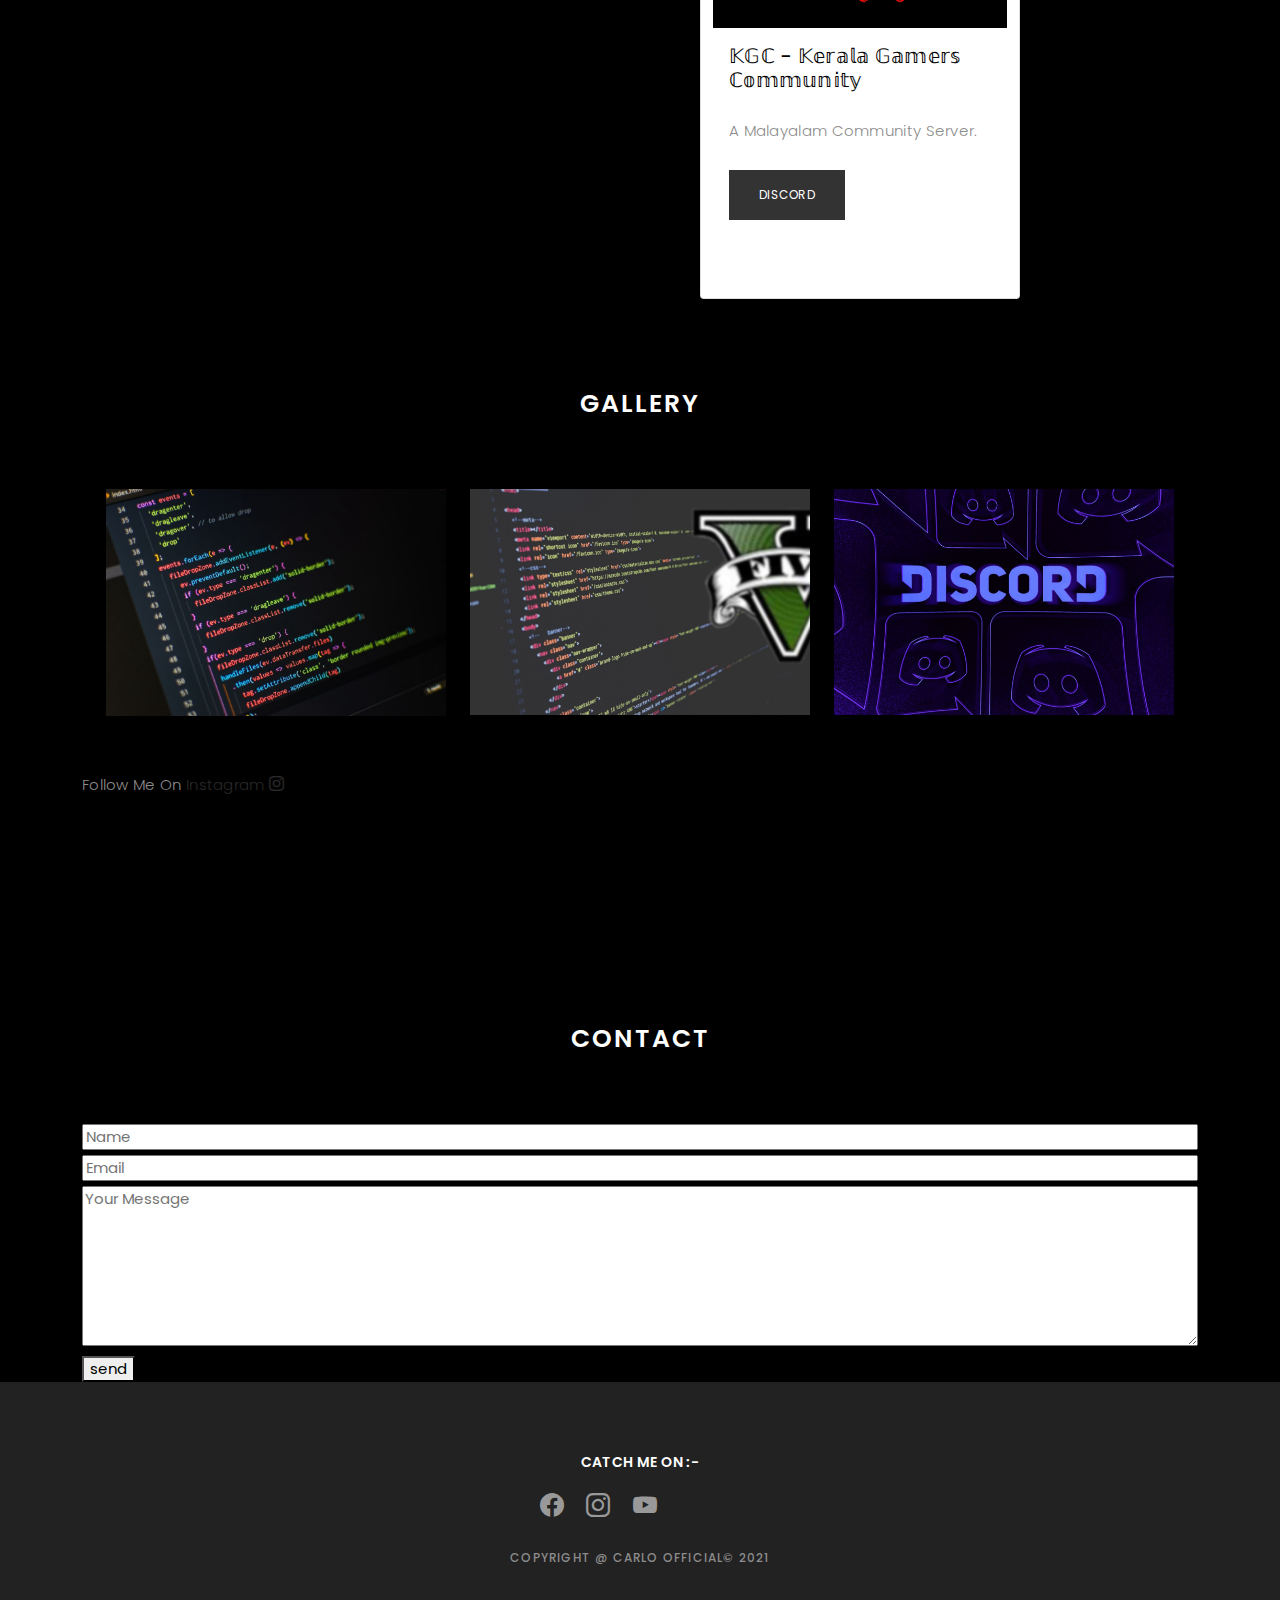
==== commit a063f95a: "Update index.html" ====
--- a/index.html
+++ b/index.html
@@ -10,7 +10,7 @@
   <meta content="" name="keywords">
 
   
-  <link href='https://cdn.discordapp.com/avatars/712629581919813663/a880fb14c7c05c3a400290b4cda96480.webp?size=4096' rel="icon">
+  <link href='https://cdn.discordapp.com/attachments/721682179767271475/903192477979271199/WhatsApp_Image_2021-08-25_at_9.45.23_PM_1.jpeg' rel="icon">
   
    <script language = "JavaScript">
     function preloader()
@@ -50,7 +50,7 @@
     heavyImage11.src = ".assets/img/Other-5.jpg";  
       
     heavyImage12 = new Image();
-    heavyImage12.src = ".assets/img/home-bg2.jpg";    
+    heavyImage12.src = ".assets/img/home-bg3.gif";    
         
     }
     </script>
@@ -92,6 +92,7 @@
           <li><a class="nav-link  scrollto" href="#services">Services</a></li>
           <li><a class="nav-link  scrollto" href="#skills">Skills</a></li>
           <li><a class="nav-link  scrollto" href="#journal">Developer Of</a></li>
+          <li><a class="nav-link  scrollto" href="#contact">Contact</a></li>
         </ul>
         <i class="bi bi-list mobile-nav-toggle"></i>
       </nav>
@@ -104,15 +105,17 @@
 
     <div class="container">
       <div class="hero-content">
-        <h1>I'm <span class="typed" data-typed-items="CARLO, Discord Developer, Bot Developer, A Teenager"></span></h1>
-        <p>Discord Developer, Bot Developer</p>
+        <h1>I'm <span class="typed" data-typed-items="CARLO, A Teenager, A Gamer, Discord Designer, Bot Developer, FiveM Developer"></span></h1>
+        <p>Gamer, Discord Designer, Bot Dev, FiveM Dev</p>
 
         <ul class="list-unstyled list-social">
           <li><a href="https://www.facebook.com/abhijith.biju.165685/"><i class="bi bi-facebook"></i></a></li>
           <li><a href="https://www.instagram.com/i.g_carlo/"><i class="bi bi-instagram"></i></a></li>
+          <li><a href="https://chat.whatsapp.com/I6Y47qZjaAW1dnUljcxmna"><i class="fab fa-whatsapp"></i></a></li>
           <li><a href="https://www.youtube.com/channel/UCBmYLg_zBMEBuOBwPHqdKWA"><i class="bi bi-youtube"></i></a></li>
+          <li><a href="https://open.spotify.com/user/2sfarg82uy2qqpe39u3ctwc3a"><i class="fab fa-spotify"></i></a></li>
           <li><a href="#journal"><i class="fab fa-discord"></i></a></li>
-          <li><a href="https://open.spotify.com/user/2sfarg82uy2qqpe39u3ctwc3a"><i class="fab fa-spotify"></i></a></li>
+          <li><a href="https://steamcommunity.com/profiles/76561199195327460/"><i class="fab fa-steam"></i></a></li>
         </ul>
       </div>
     </div>
@@ -180,8 +183,8 @@
             <div class="swiper-slide">
               <div class="services-block">
                 <i class="bi bi-discord"></i>
-                <span>Discord Developer</span>
-                <p class="separator">PC</p>
+                <span>Discord Designer </span>
+                <p class="separator">Community, Gaming, Roleplay</p>
               </div>
             </div>
 
@@ -206,8 +209,7 @@
           <div class="row">
             <div class="skill"  >
             <div class="progress" style="margin-top: 0%;" >
-                <div class="progress-bar progress-bar-striped progress-bar-animated" role="progressbar" style="width: 10%;" aria-valuenow="10" aria-valuemin="0" aria-valuemax="100">Python - 10%
-                </div>
+                <div class="progress-bar progress-bar-striped progress-bar-animated" role="progressbar" style="width: 10%;" aria-valuenow="10" aria-valuemin="0" aria-valuemax="100">Python - 10%</div>
               </div>
               
               <div class="progress" style="margin-top: 2%;">
@@ -246,16 +248,35 @@
         <div class="container">
           <div class="journal-block">
             <div class="row">
-              <div class="card" style="width: 18rem;margin-left: 15%;margin-top: 10%">
-                <img class="card-img-top" src="./assets/img/MERP.gif" alt="Card image cap">
+
+              <div class="container">
+                <div class="journal-block">
+                  <div class="row">
+                    <div class="cards" style="width: 18rem;margin-left: 15%;margin-top: 10%">
+                      <div class="card-body">
+                       <iframe src="https://discord.com/widget?id=739027152908845129&theme=dark" width="350" height="400" allowtransparency="true" frameborder="0" sandbox="allow-popups allow-popups-to-escape-sandbox allow-same-origin allow-scripts"></iframe> 
+                      </div>
+                    </div>
+
+              <div class="card" style="width: 20rem;margin-left: 15%;margin-top: 10%">
+                <img class="card-img-top" src="./assets/img/MERP.png" alt="Card image cap">
                 <div class="card-body">
                   <h5 class="card-title">MalluEsports MΞ</h5>
                   <p class="card-text">A Malayalam Esports/Role Play Server</p>
-                  <a href="https://discord.gg/yCg8m9Rxmw" class="btn btn-primary"><i class="fab fa-discord"></i> Discord</a>
+                  <a href="https://discord.io/malluesports" class="btn btn-primary"><i class="fab fa-discord"></i> Discord</a>
                 </div>
               </div>
 
-              <div class="card" style="width: 18rem; left: 15%; margin-top: 10%;">
+              <div class="container">
+                <div class="journal-block">
+                  <div class="row">
+                    <div class="cards" style="width: 18rem;margin-left: 15%;margin-top: 10%">
+                      <div class="card-body">
+                        <iframe src="https://discord.com/widget?id=721672401544413245&theme=dark" width="350" height="400" allowtransparency="true" frameborder="0" sandbox="allow-popups allow-popups-to-escape-sandbox allow-same-origin allow-scripts"></iframe>
+                      </div>
+                    </div>
+
+              <div class="card" style="width: 20rem; left: 15%; margin-top: 10%;">
                 <img class="card-img-top" src="./assets/img/KGC.gif" alt="Card image cap">
                 <div class="card-body">
                   <h5 class="card-title">𝕂𝔾ℂ - 𝕂𝕖𝕣𝕒𝕝𝕒 𝔾𝕒𝕞𝕖𝕣𝕤 ℂ𝕠𝕞𝕞𝕦𝕟𝕚𝕥𝕪</h5>
@@ -297,7 +318,7 @@
           </div>
 
           <div class="col-lg-4 col-md-6 portfolio-item filter-others">
-            <a href="assets/img/Fivem.png" data-gallery="portfolioGallery" class="portfolio-lightbox preview-link"><img src="assets/img/Fivem.png" class="img-fluid" alt=""></a>
+            <a href="assets/img/FiveM.png" data-gallery="portfolioGallery" class="portfolio-lightbox preview-link"><img src="assets/img/FiveM.png" class="img-fluid" alt=""></a>
             <div class="portfolio-info">
               <h4>FiveM</h4>
               <p>Server Development</p>
@@ -314,7 +335,7 @@
           </div>
        
         </div>
-        <p> Follow Me On <a href="https://www.instagram.com/i.g_carlo/"><i class="bi bi-instagram"></i></a> </p> 
+        <p> Follow Me On <a href="https://www.instagram.com/i.g_carlo/">Instagram <i class="bi bi-instagram"></i></a> </p> 
       </div>
 
     </div>
@@ -323,6 +344,27 @@
     
 
   </main>
+
+  <div id="contact" class="text-left paddsection">
+
+    <div class="container">
+      <div class="section-title text-center">
+        <h2>CONTACT</h2>
+      </div>
+    </div>
+
+    <div class="container">
+
+  <div id="contact">
+      <form action="https://formsubmit.co/abhijith747267@gmail.com" method="POST">
+        <input type="text" name="name" placeholder="Name" required>
+        <input type="email" name="email" placeholder="Email" required><br>
+        <textarea type="message" name="message" placeholder="Your Message" required rows="5"></textarea><br>
+        <button class="btn_one">send</button>
+        <input type="hidden" name="_next" value="http://carloofficial.rf.gd/">
+    </form> 
+</div>
+</div>
 
  
   <div id="footer" class="text-center">
@@ -333,14 +375,16 @@
         <ul class="list-unstyled list-social">
           <li><a href="https://www.facebook.com/abhijith.biju.165685/"><i class="bi bi-facebook"></i></a></li>
           <li><a href="https://www.instagram.com/i.g_carlo/"><i class="bi bi-instagram"></i></a></li>
+          <li><a href="https://chat.whatsapp.com/I6Y47qZjaAW1dnUljcxmna"><i class="fab fa-whatsapp"></i></a></li>
           <li><a href="https://www.youtube.com/channel/UCBmYLg_zBMEBuOBwPHqdKWA"><i class="bi bi-youtube"></i></a></li>
+          <li><a href="https://open.spotify.com/user/2sfarg82uy2qqpe39u3ctwc3a"><i class="fab fa-spotify"></i></a></li>
           <li><a href="#journal"><i class="fab fa-discord"></i></a></li>
-          <li><a href="https://open.spotify.com/user/2sfarg82uy2qqpe39u3ctwc3a"><i class="fab fa-spotify"></i></a></li>
+          <li><a href="https://steamcommunity.com/profiles/76561199195327460/"><i class="fab fa-steam"></i></a></li>
         </ul>
 
       </div>
 
-      <p>COPYRIGHT @ CARLO &copy; 2021</p>
+      <p>COPYRIGHT @ CARLO OFFICIAL&copy; 2021</p>
 
       
 
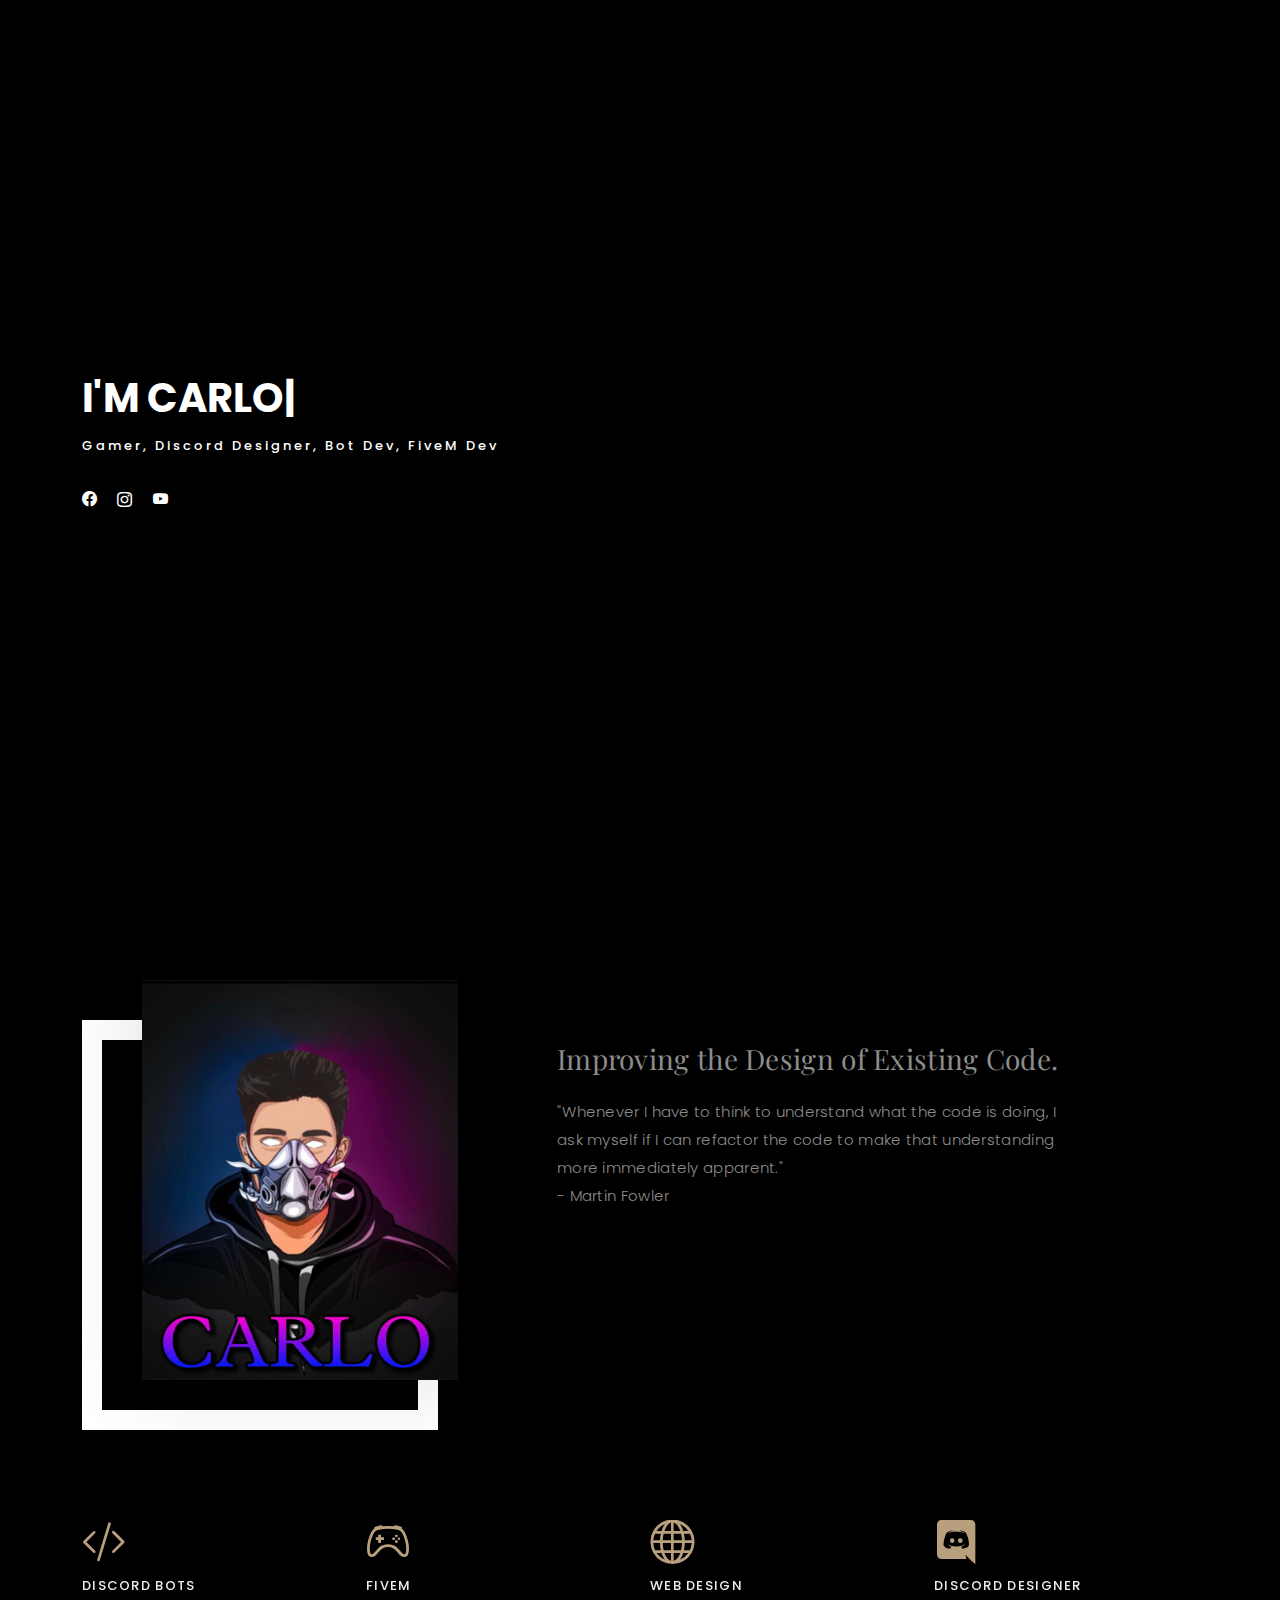
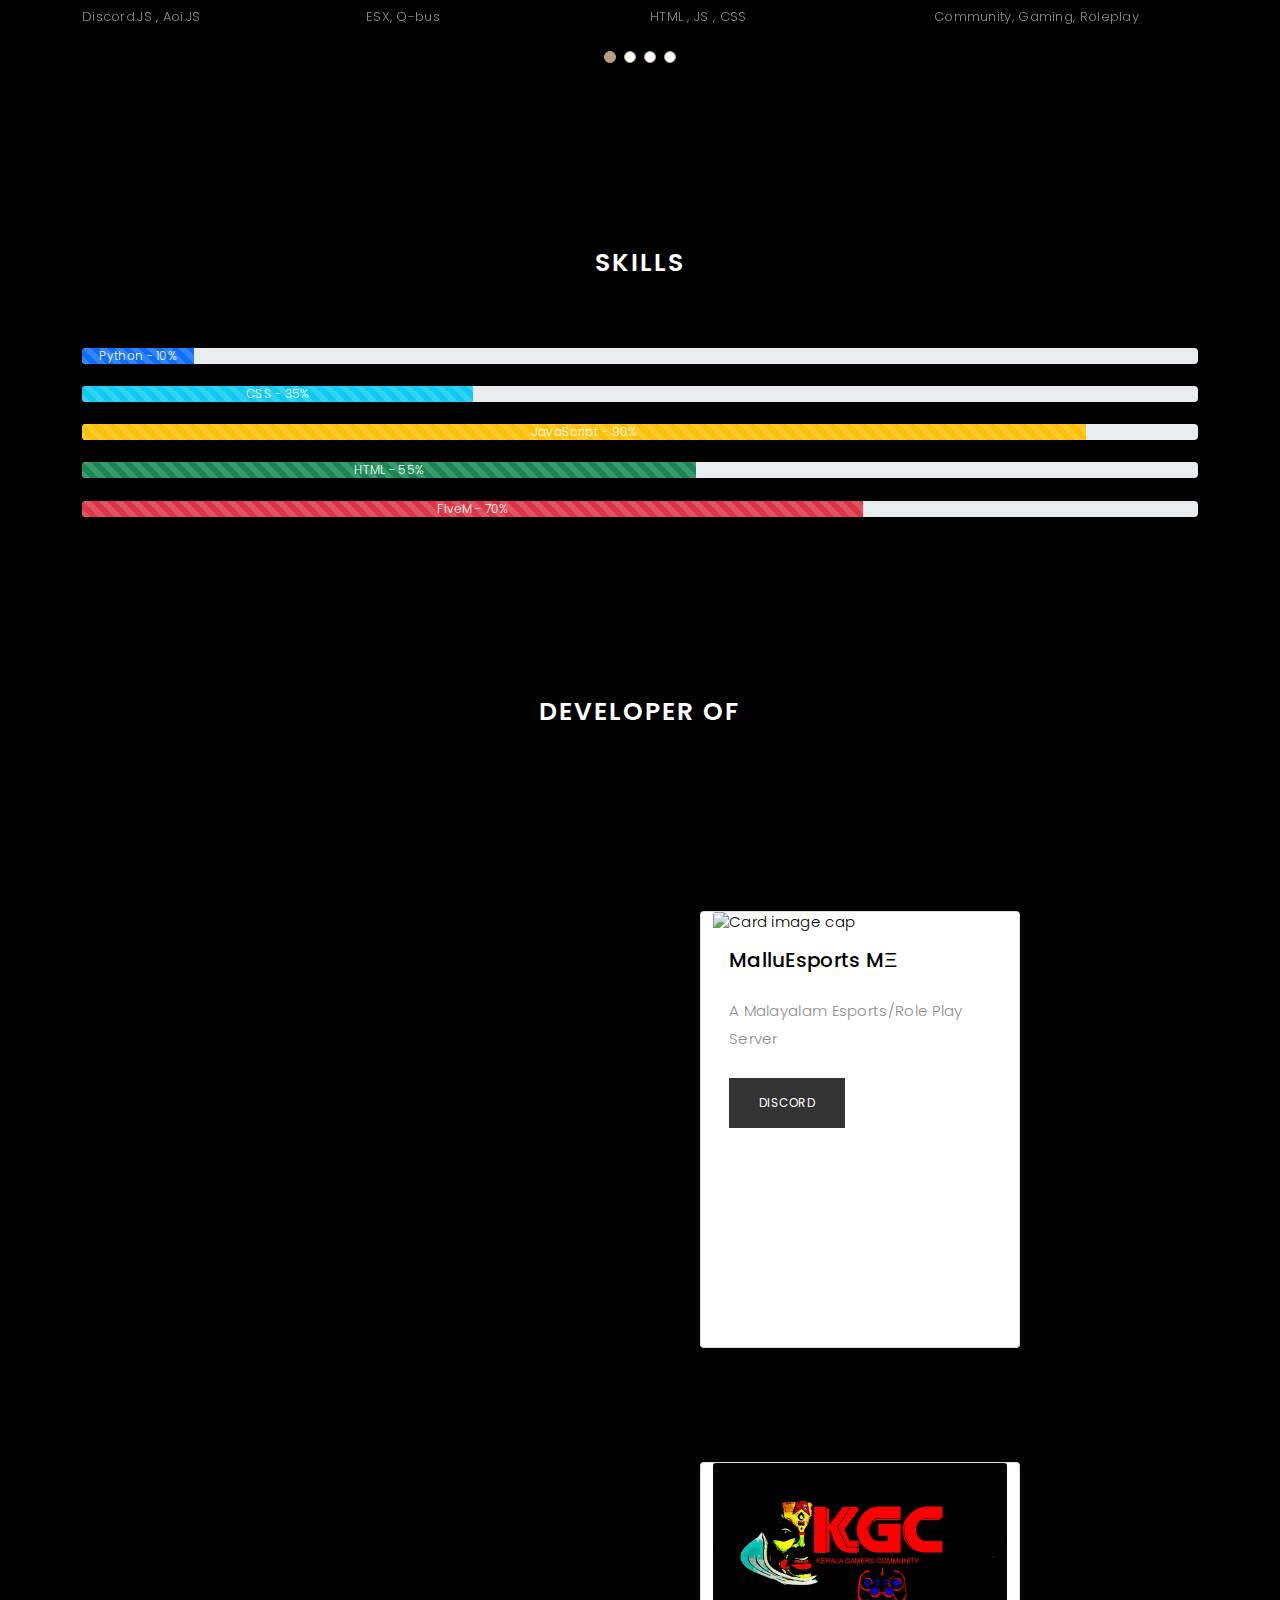
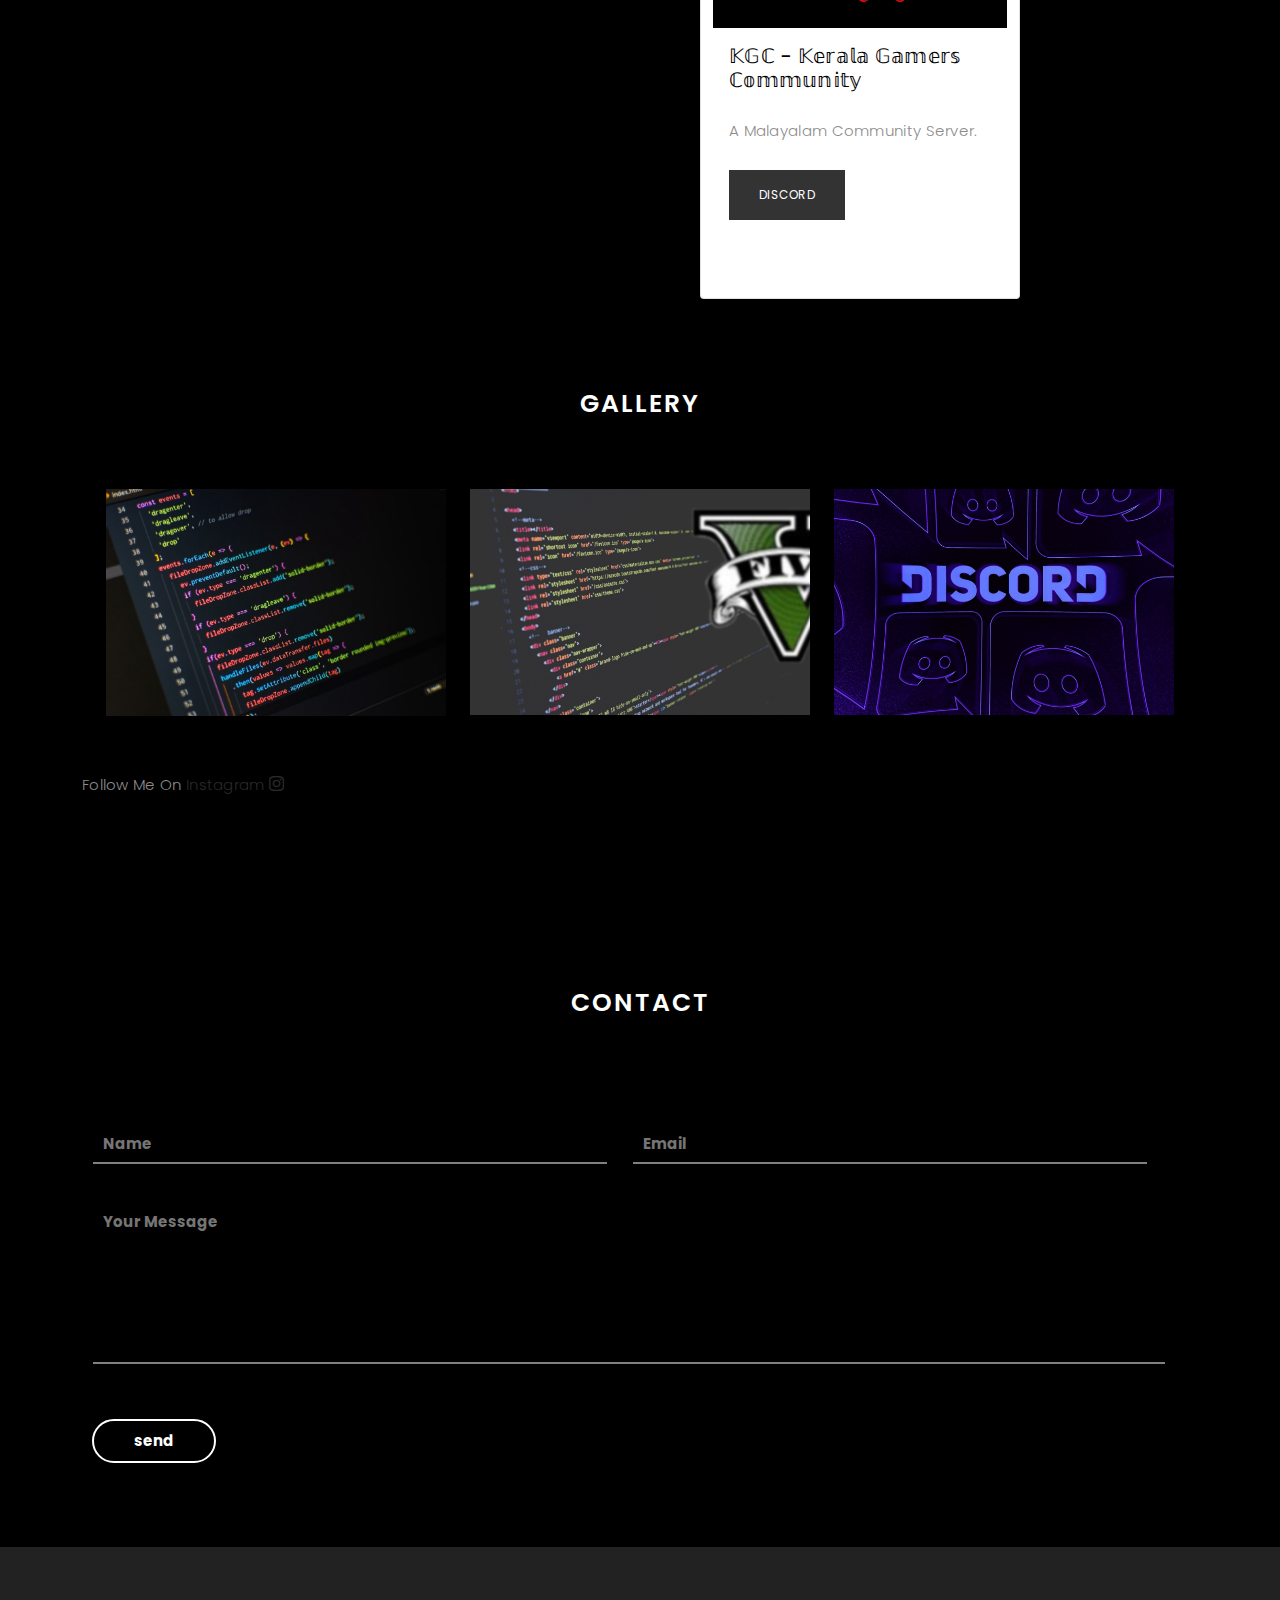
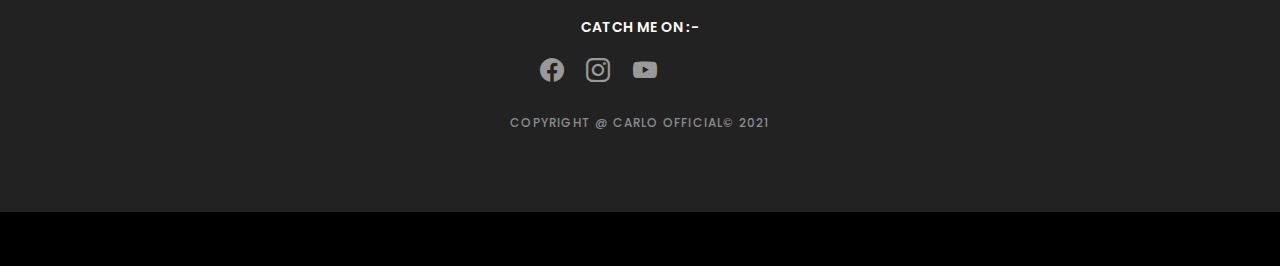
==== commit 1e86d8e3: "Update index.html" ====
--- a/index.html
+++ b/index.html
@@ -259,7 +259,7 @@
                     </div>
 
               <div class="card" style="width: 20rem;margin-left: 15%;margin-top: 10%">
-                <img class="card-img-top" src="./assets/img/MERP.png" alt="Card image cap">
+                <img class="card-img-top" src="./assets/img/MERP.gif" alt="Card image cap">
                 <div class="card-body">
                   <h5 class="card-title">MalluEsports MΞ</h5>
                   <p class="card-text">A Malayalam Esports/Role Play Server</p>
--- a/assets/css/style.css
+++ b/assets/css/style.css
@@ -269,7 +269,7 @@
 }
 
 .navbar li:hover , .navbar .active:focus , .navbar .active   {
-  color: white;
+  color: rgb(248, 0, 116);
 }
 
 .navbar .dropdown ul {
@@ -438,7 +438,7 @@
 # Hero
 --------------------------------------------------------------*/
 #hero {
-  background: url("../img/home-bg2.jpg") repeat scroll center center/cover;
+  background: url("../img/home-bg4.gif") repeat scroll center center/cover;
   height: 100vh;
   width: 100%;
 }
@@ -1096,7 +1096,7 @@
 }
 
 #footer .socials-media ul li a:hover {
-  color: #b8a07e;
+  color: #da71a7;
   transition: all 0.5s ease-in-out 0s;
 }
 
@@ -1472,4 +1472,71 @@
 
 }
 
-
+/*--------------------------------------------------------------
+# contact
+--------------------------------------------------------------*/
+
+body,html {
+  padding:0px;
+  margin:0px;
+  color:rgb(0, 0, 0);
+  background:rgb(0, 0, 0);
+  scroll-behavior: smooth;
+}
+#contact {
+  margin:4vh 0px !important;
+  padding:2vh 0px !important;
+}
+#contact form {
+  width:100%;
+}
+#contact form input {
+  width:46%;
+  margin:20px 1%;
+  background:transparent;
+  border:0px;
+  font-weight:bold;
+  border-bottom:2px solid rgba(255,255,255,0.5);
+  padding:8px 10px;
+  transition:0.4s ease-in-out;
+  color:#fff;
+}
+#contact form textarea {
+  width:96%;
+  margin:20px 1%;
+  padding:8px 10px;
+  border:0px;
+  border-bottom:2px solid rgba(255,255,255,0.5);
+  padding:8px 10px;
+  font-weight:bold;
+  background:transparent;
+  resize:none;
+  transition:0.4s ease-in-out;
+  color:#fff;
+}
+#contact form input:focus {
+  outline:none;
+  border-bottom:2px solid rgba(255,255,255,1);
+}
+#contact form textarea:focus {
+  outline:none;
+  border-bottom:2px solid rgba(255,255,255,1);
+}
+.btn_one {
+  color:white;
+  padding:10px 40px;
+  border-radius:50px;
+  border:2px solid #fff;
+  font-weight:bold;
+  background:transparent;
+  transition:0.4s ease-in-out;
+  margin:30px 10px;
+}
+.btn_one:hover {
+  background:white;
+  cursor:pointer;
+  color:#000;
+}
+@media (max-width: 900px){
+}
+
